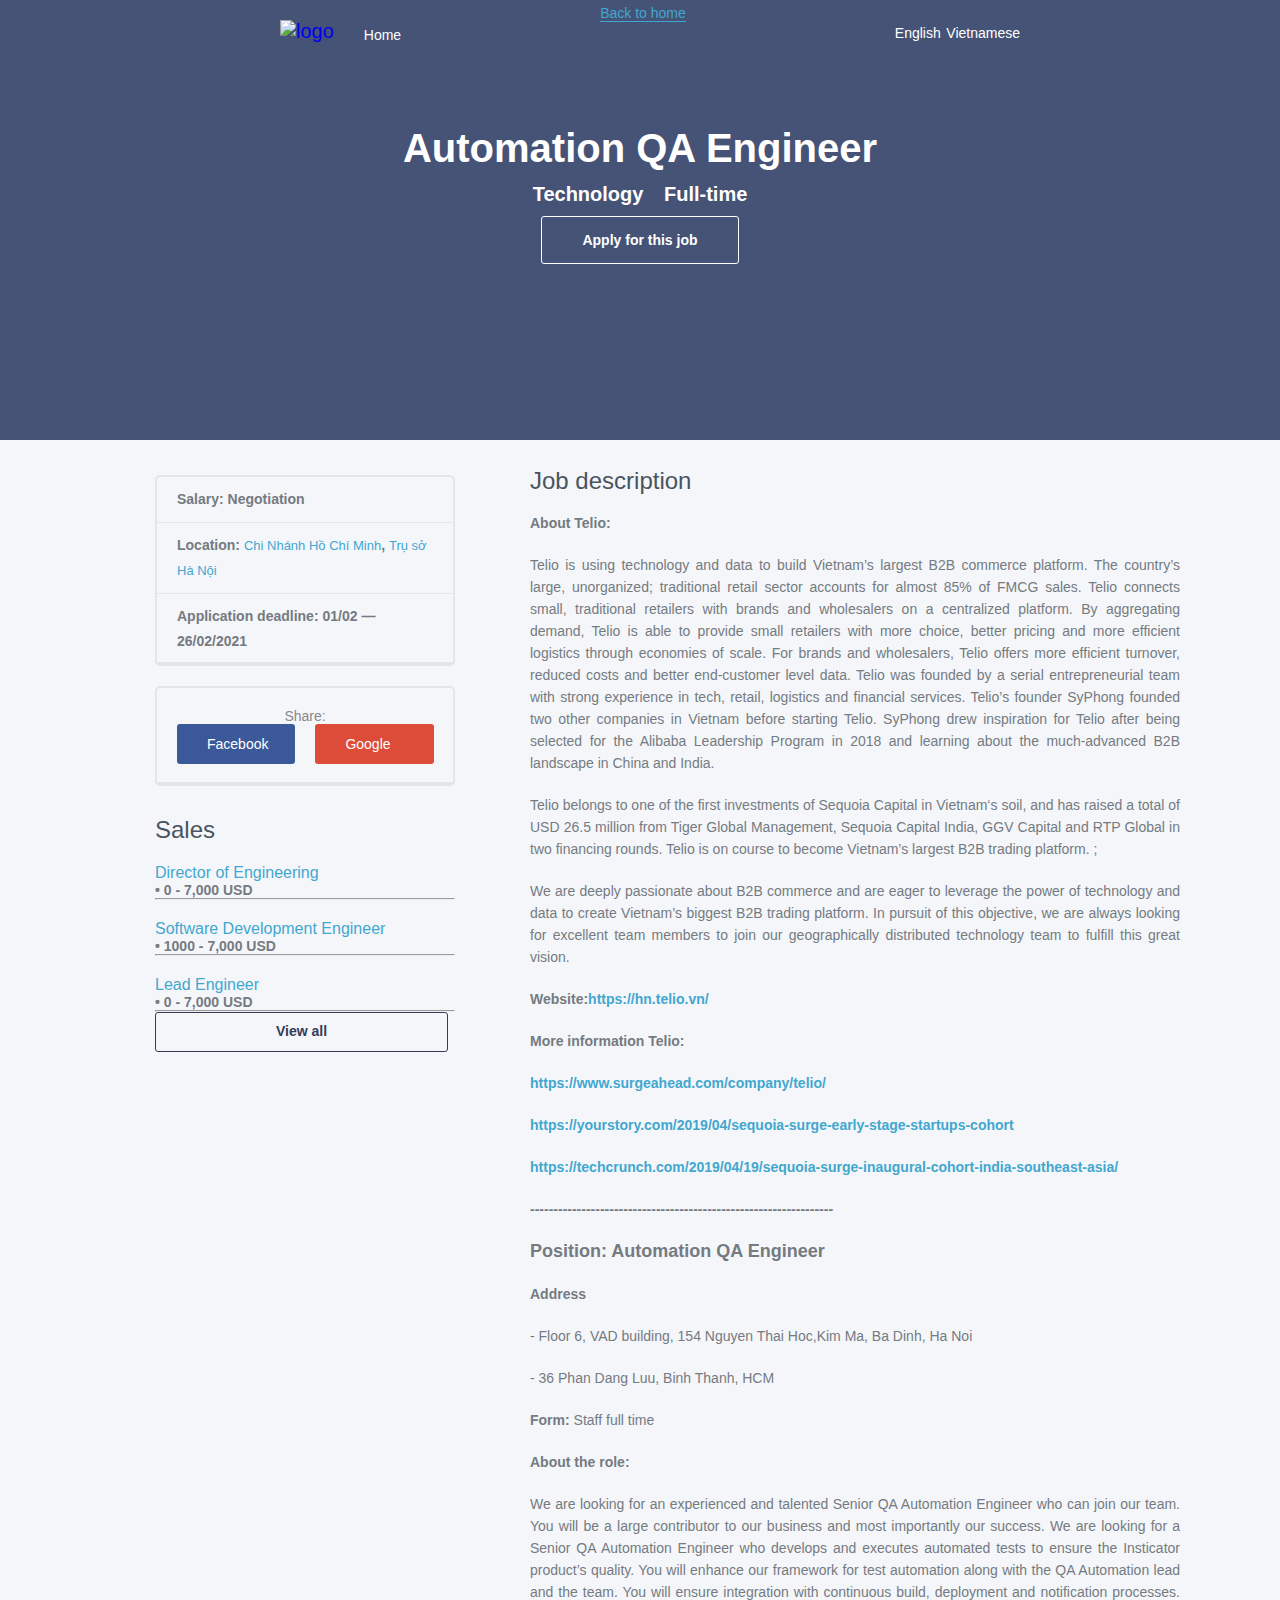
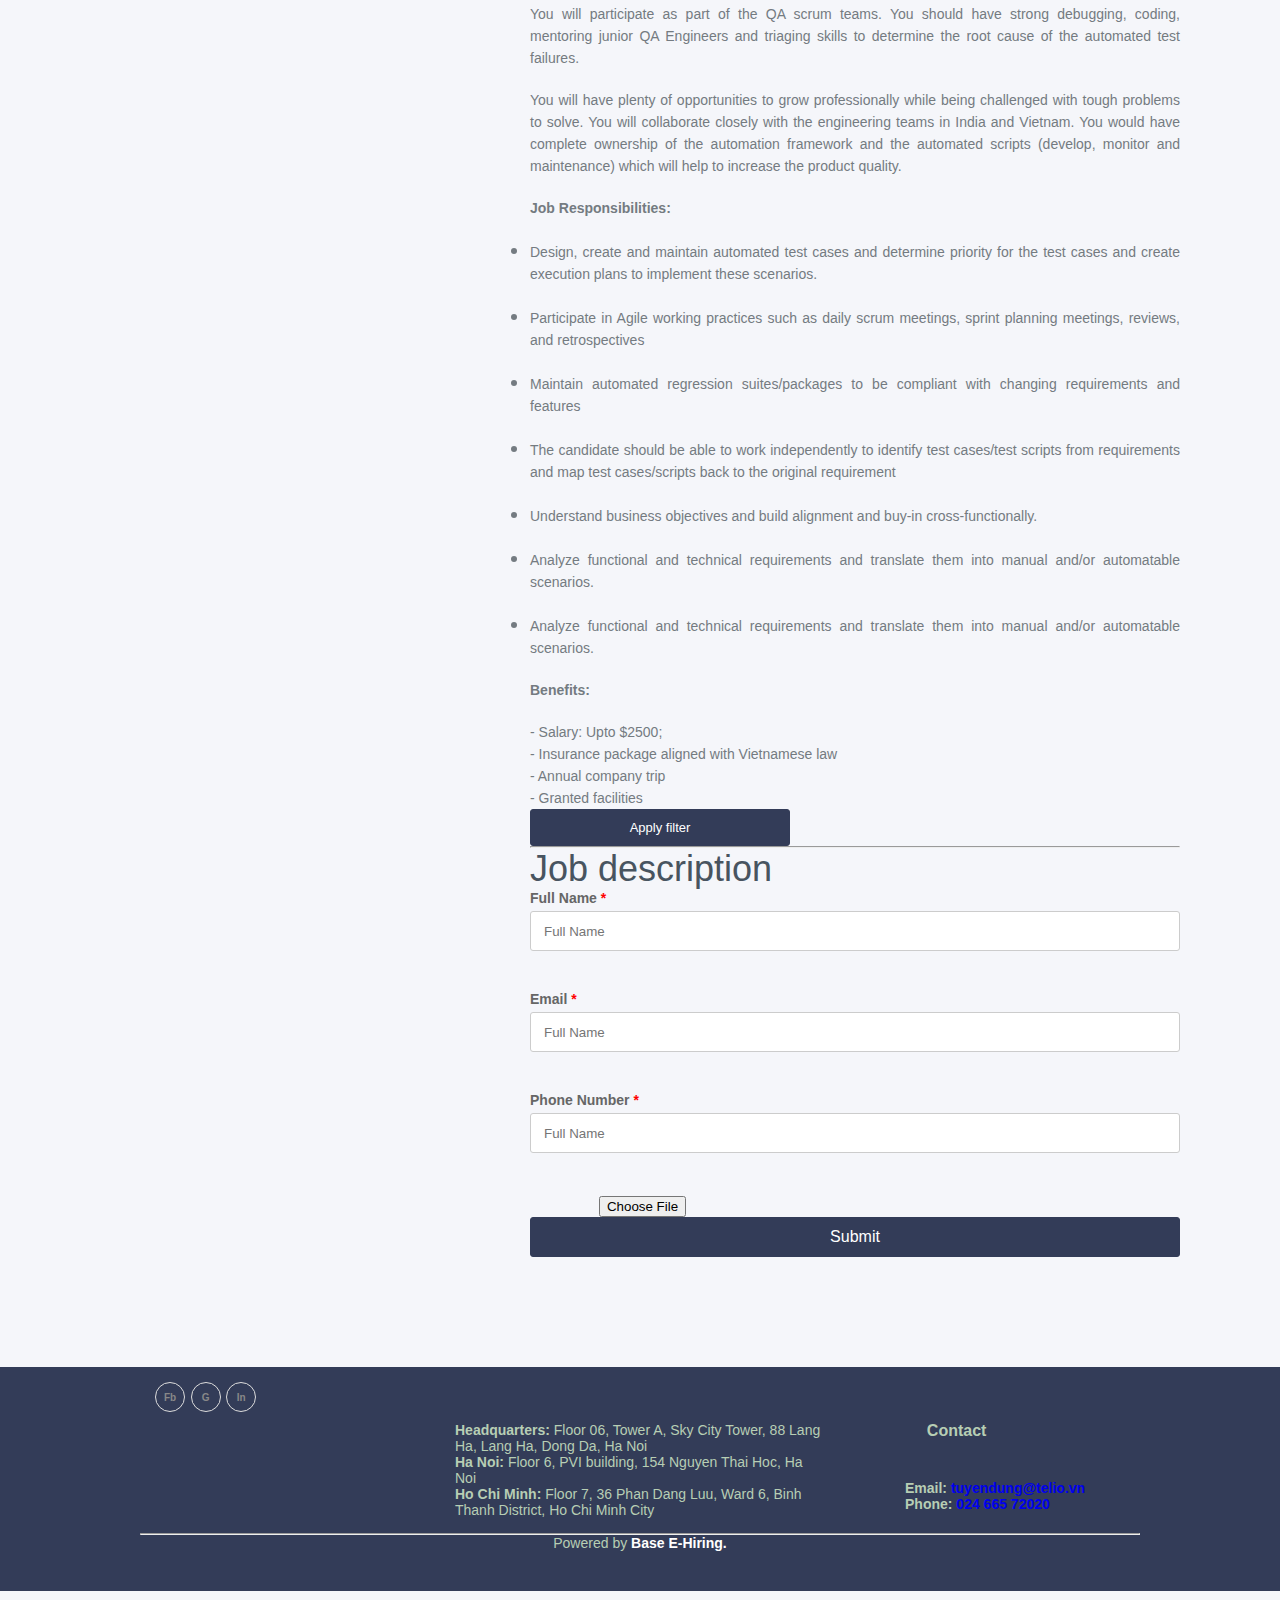
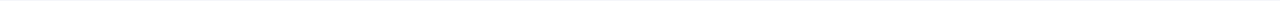
==== detail_job.html @ 4ceff608 "first commit" ====
<!DOCTYPE html>
<html>
<head>
	<title>Automation QA Engineer - CÔNG TY TNHH TELIO VIỆT NAM</title>
	<meta charset="utf-8">
    <meta name="viewport" content="width=device-width, initial-scale=1">
	<link href="https://cdn.jsdelivr.net/npm/bootstrap@5.0.0-beta2/dist/css/bootstrap.min.css" rel="stylesheet" integrity="sha384-BmbxuPwQa2lc/FVzBcNJ7UAyJxM6wuqIj61tLrc4wSX0szH/Ev+nYRRuWlolflfl" crossorigin="anonymous">
	<link rel="stylesheet" type="text/css" href="mycss.css">
	<link rel="shortcut icon" href="https://datax-talent.basecdn.net/telio/fav.png" type="image/x-icon">
	<link rel="stylesheet" type="text/css" href="http://fonts.googleapis.com/css?family=Roboto:300,400,400italic,500,700,700italic,300italic&amp;subset=vietnamese,latin">

</head>
<body>
	<div class="header"> 
	    <div>
	 		
	 	
 			<a href="index.html" class="main-nav"><img class="logo" src="https://datax-talent.basecdn.net/telio/logo.png" alt="logo"></a>
 
			<a class="home" href="index.html" >Home</a>
	    </div>
			
		
 		<ul class="main_nav">
   			<li> <a href="#">English</a></li>
   			<li> <a href="" title="khaibao">Vietnamese</a> </li>
 		</ul>

 		<div class="clearfix"></div>
 		<div class="container">
 			<div class="container_header">
 				<a href="index.html" class="back_home" style="margin-top: 100px;"><span class="-ap icon-keyboard_arrow_left"></span>
                Back to home</a>
            
            <h1 class="banner--title">Automation QA Engineer </h1>
            <p  class="full_pass"> <span class="type"><i class="-ap icon-briefcase"></i> Technology</span> <span class="type"><i class="-ap icon-access_time"></i> Full-time</span></p>
            <a href=""  class="btn_app_job">Apply for this job</a>
 			</div>
            
 
 		</div>
  	</div>

  	<div class="job">
		<div class="container">
			
            <div class="row"> 
            	<div id="sidebar_job" class="column side" style="width:33%; float: left;">
            		<div class="job_detail">
            			<p class="salary"><span class="name">Salary:</span> <strong>Negotiation</strong></p>
            			<p class="location"><span class="name">Location:</span> <a class="blank" href="#">Chi Nhánh Hồ Chí Minh</a>, <a class="blank" href="http://tuyendung.telio.vn/jobs?office=10">Trụ sở Hà Nội</a></p>
            			<p class="date"><span class="name">Application deadline: </span>01/02 — 26/02/2021</p>
            		</div>

            		<div class="job_detail">
            			<p class="share_job">Share:</p>
            			<a  href="#" target="_blank" class="facebook"> Facebook</a>
            			<a href="#" target="_blank" class="gg"> Google</a>
            			
            			
            		</div>

            		<div class="relate">
            			<div class="Sales">Sales</div>
            			<p  class="relate_name"> <a class="blank" style="font-size: 16px;" href="detail_job.html">Director of Engineering</a></p>
						<p class="usd" >  • 0 - 7,000 <span>USD</span></p>
					
						<hr  width="100%" align="left" />

						<p  class="relate_name"> <a class="blank" style="font-size: 16px;" href="detail_job.html">Software Development Engineer</a></p>
						<p class="usd" >  • 1000 - 7,000 <span>USD</span></p>
					
						<hr  width="100%" align="left" />

						<p  class="relate_name"> <a class="blank" style="font-size: 16px;" href="detail_job.html">Lead Engineer</a></p>
						<p class="usd" >  • 0 - 7,000 <span>USD</span></p>
					
						<hr  width="100%" align="left" />


            		</div>
            		<a href=""  class="view">View all</a>

            	</div>






            	<div class="column2 middle " style=" width: 67%; float: right;">
            		<div class="job_detail_word">
            			<div class="Sales" >Job description</div>
            			<p><strong>About Telio:</strong><strong> </strong></p>
            			<p>Telio is using technology and data to build Vietnam’s largest B2B commerce platform. The country’s large, unorganized; traditional retail sector accounts for almost 85% of FMCG sales. Telio connects small, traditional retailers with brands and wholesalers on a centralized platform. By aggregating demand, Telio is able to provide small retailers with more choice, better pricing and more efficient logistics through economies of scale. For brands and wholesalers, Telio offers more efficient turnover, reduced costs and better end-customer level data. Telio was founded by a serial entrepreneurial team with strong experience in tech, retail, logistics and financial services. Telio’s founder SyPhong founded two other companies in Vietnam before starting Telio. SyPhong drew inspiration for Telio after being selected for the Alibaba Leadership Program in 2018 and learning about the much-advanced B2B landscape in China and India.
            			</p>

						<p>Telio belongs to one of the first investments of Sequoia Capital in Vietnam‘s soil, and has raised a total of USD 26.5 million from Tiger Global Management, Sequoia Capital India, GGV Capital and RTP Global in two financing rounds. Telio is on course to become Vietnam’s largest B2B trading platform. ;
						</p>

						<p>We are deeply passionate about B2B commerce and are eager to leverage the power of technology and data to create Vietnam’s biggest B2B trading platform. In pursuit of this objective, we are always looking for excellent team members to join our geographically distributed technology team to fulfill this great vision.
						</p>

						<p><strong>Website:</strong><a href="https://hn.telio.vn/"><strong>https://hn.telio.vn/</strong></a></p>
						<p><strong>More information Telio:</strong></p>
						<p><a href="#"><strong>https://www.surgeahead.com/company/telio/</strong></a></p>
						<p><a href="#"><strong>https://yourstory.com/2019/04/sequoia-surge-early-stage-startups-cohort</strong></a></p>
						<p><a href="#"><strong>https://techcrunch.com/2019/04/19/sequoia-surge-inaugural-cohort-india-southeast-asia/</strong></a></p>

						<p><strong>-----------------------------------------------------------------</strong></p>

						<p><span style="font-size: 18px;"><strong>Position: Automation QA Engineer</strong></span></p>
						<p><strong>Address</strong><strong> </strong></p>
						<p>- Floor 6, VAD building, 154 Nguyen Thai Hoc,Kim Ma, Ba Dinh, Ha Noi</p>
						<p>- 36 Phan Dang Luu, Binh Thanh, HCM</p>

						<p><strong>Form: </strong>Staff full time</p>
						<p><strong>About the role:</strong></p>

						<p>We are looking for an experienced and talented Senior QA Automation Engineer who can join our team. You will be a large contributor to our business and most importantly our success. We are looking for a Senior QA Automation Engineer who develops and executes automated tests to ensure the Insticator product’s quality. You will enhance our framework for test automation along with the QA Automation lead and the team. You will ensure integration with continuous build, deployment and notification processes. You will participate as part of the QA scrum teams. You should have strong debugging, coding, mentoring junior QA Engineers and triaging skills to determine the root cause of the automated test failures.
						</p>

						<p>You will have plenty of opportunities to grow professionally while being challenged with tough problems to solve. You will collaborate closely with the engineering teams in India and Vietnam. You would have complete ownership of the automation framework and the automated scripts (develop, monitor and maintenance) which will help to increase the product quality.
						</p>

						<p><strong>Job Responsibilities:</strong></p>

						<ul>
							<li>
								<p>Design, create and maintain automated test cases and determine priority for the test cases and create execution plans to implement these scenarios.</p>
							</li>
							<li>
								<p>Participate in Agile working practices such as daily scrum meetings, sprint planning meetings, reviews, and retrospectives</p>
							</li>
							<li>
								<p>Maintain automated regression suites/packages to be compliant with changing requirements and features</p>
							</li>
							<li>
								<p>The candidate should be able to work independently to identify test cases/test scripts from requirements and map test cases/scripts back to the original requirement</p>
							</li>
							<li>
								<p>Understand business objectives and build alignment and buy-in cross-functionally.</p>
							</li>
							<li>
								<p>Analyze functional and technical requirements and translate them into manual and/or automatable scenarios.</p>
							</li>
							<li>
								<p>Analyze functional and technical requirements and translate them into manual and/or automatable scenarios.</p>
							</li>

						</ul>

						<p><strong>Benefits:</strong></p>
						<p>- Salary: Upto $2500;<br>- Insurance package aligned with Vietnamese law<br>- Annual company trip<br>- Granted facilities</p>

						<button type="button" style="width: 40%;"  class="button_apply">Apply filter</button>
						<hr  width="100%" align="left" />



  					</div>

  					<div class="form_apply">
  						
  						<div class="Sales" style="font-size: 36px;" >Job description</div>

  						<div class="input_job">
                    		<div class="label">Full Name <span style="color: red">*</span></div>
                    		<div class="input_j"><input type="text" name="name" placeholder="Full Name"></div>
                		</div>
                		<div class="input_job">
                    		<div class="label">Email <span style="color: red">*</span></div>
                    		<div class="input_j"><input type="text" name="name" placeholder="Full Name"></div>
                		</div>
                		<div class="input_job">
                    		<div class="label">Phone Number <span style="color: red">*</span></div>
                    		<div class="input_j"><input type="text" name="name" placeholder="Full Name"></div>
                		</div>
                		<div class="input-group mb-3">
  							<label class="input-group-text" for="inputGroupFile01">Upload</label>
  							<input type="file" class="form-control" id="inputGroupFile01">
						</div>
						<button type="button" style="font-size: 16px; margin-bottom: 100px"   class="button_apply">Submit</button>



  					</div>
  				</div>
  			</div>
        </div>
    </div>


    <div id="footer">
    <div class="container ">
    	<div class="row">
        	<div class="column side" style="width: 25%" >
            	<div class="">
                	<img class="logo_footer" src="https://datax-talent.basecdn.net/telio/logo.png" alt="">
           		</div>
            	<div class="fb">
    				 <a  href="" class="btn_share fb">Fb</a>
   					 <a  href="" class="btn_share google">G</a>
   					 <a  href="" class="btn_share linkedin">In</a>
   			  	</div>
            
        	</div>
        	<div class="column" style="width: 40%">
            	<div class="address">
                	<p><b class="">Headquarters:</b> Floor 06, Tower A, Sky City Tower, 88 Lang Ha, Lang Ha, Dong Da, Ha Noi</p>
                	<p><b class="">Ha Noi:</b> Floor 6, PVI building, 154 Nguyen Thai Hoc, Ha Noi</p>
                	<p><b class="">Ho Chi Minh:</b> Floor 7, 36 Phan Dang Luu, Ward 6, Binh Thanh District, Ho Chi Minh City</p>
            	</div>
       	 	</div>
        	<div class="column">
        		<div class="">
            		<h2 class="title" style="color: #B7CEB4;
						font-size: 16px;
						font-weight: 700; ">
                					Contact
            		</h2>
            		<div class="mail">
            				<p> Email: <a href="#">tuyendung@telio.vn</a></p>
            				<p> Phone: <a href="#">024 665 72020</a></p>
           			</div>
            
        		</div>
        	</div>
       		 <hr style="color: white"  width="100%" align="left" />
        	<div class="copyright">
                Powered by <a  target="__blank" href="#">Base E-Hiring.</a>
            </div>

    	</div>

	</div>
</div>



  <script src="https://code.jquery.com/jquery-3.3.1.slim.min.js" integrity="sha384-q8i/X+965DzO0rT7abK41JStQIAqVgRVzpbzo5smXKp4YfRvH+8abtTE1Pi6jizo" crossorigin="anonymous"></script>
    <script src="https://cdnjs.cloudflare.com/ajax/libs/popper.js/1.14.7/umd/popper.min.js" integrity="sha384-UO2eT0CpHqdSJQ6hJty5KVphtPhzWj9WO1clHTMGa3JDZwrnQq4sF86dIHNDz0W1" crossorigin="anonymous"></script>
    <script src="https://stackpath.bootstrapcdn.com/bootstrap/4.3.1/js/bootstrap.min.js" integrity="sha384-JjSmVgyd0p3pXB1rRibZUAYoIIy6OrQ6VrjIEaFf/nJGzIxFDsf4x0xIM+B07jRM" crossorigin="anonymous"></script>
</body>
</html>
---- mycss.css ----
*{padding: 0px;
  margin: 0px;
  box-sizing: border-box;
	}
html{
	font-family: 'Averta', sans-serif;
	font-size: 20px;
	color:#f5f6fa;
	background-color:#f5f6fa;
	text-rendering: optimizelegibility;
}
.header{
	background-image: linear-gradient(rgba(25, 42, 86,0.8) 80%, rgba(255, 255, 255,0.1)), url("https://datax-talent.basecdn.net/telio/banner.jpg");
	background-size: cover;
	background-position: center;
	height:100vh;
	height: 440px;
    background-attachment:fixed;

	}
#page{
	color: white;
}
.logo{
	float: left;
	height: 30px;
	vertical-align: middle;
	margin-top: 20px;
	margin-left: 280px;

}
.home{
	float: left;
	margin-left: 30px;
	margin-top: 27px;
	color: white;
	    position: relative;
}

.home{
	display: inline-block;	
}
.home {
	text-decoration: none;
	color:white;
	font-size: 14px;
	font-weight: 500;
	transition: border-bottom 0.3s;
	
	}
.home:hover,
.home li a:active{
	border-bottom: 1px solid #FFF;
	color:white;
	}

.main_nav {
	float: right;
	list-style: none;
	margin-right: 250px;
    padding: 20px 10px;
    font-weight: normal;
	}
.main_nav li{
	display: inline-block;	
	}
.main_nav li a{
	text-decoration: none;
	color:white;
	font-size: 14px;
	font-weight: 500;
	transition: border-bottom 0.3s;
	
	}
.main_nav li a:hover,
.main_nav li a:active{
	border-bottom: 1px solid #FFF;
	
	}
h1{
	font-size: 40px;
	color: white;
	line-height: 50px;
    margin-bottom: 10px;
    text-align: center;
    margin-top: 100px;
}
.btn{

	padding: 15px 40px;
    margin-top: 30px;
    -moz-border-radius: 3px;
    -webkit-border-radius: 3px;
    border-radius: 3px;
    color: #fff;
    cursor: pointer;
    display: inline-block;
    font-weight: 500;
    border: 1px solid #fff;
    
    margin-left: 670px;

}


.btn:hover,
.btn:active{
	background-color:white;
	
	}
.title{
	text-align: center;
    max-width: 600px;
    margin: 0px auto;
    margin-bottom: 40px;
    margin-top: 40px;
}
.line{
	background-color: #42a7cf;
    width: 70px;
    height: 4px;
    margin: 0px auto;
}
.section--title{
	font-size: 32px;
	color: rgba(72, 84, 96,1.0);
	font-weight: normal;
	line-height: 40px;
	margin-bottom: 20px;
}
.container{
	box-sizing: border-box;
    width: 100%;
    position: relative;
    max-width: 1000px;
    margin: 0px auto;
}
.over_img{
	width: 1000px;
	
}
.section{
	color: white;
}

.section-whychoose {
    background-color: #333C58;
    color: #fff;
}
p{
	font-size: 14px;
	color: white;
}
h3{
	font-size: 15px;
	color: white;
	margin-top: 40px;
}
h2{
	font-size: 32px;
	color: white;
}
p h3 h2 {
	color: white;
}
.whychoose__item{

    margin-right: 5%;
    float: left;
    text-align: center;
}
/* Tạo ba cột bằng nhau, float cạnh nhau */
.column {
  float: left;
  width: 33.33%;
  padding: 15px;
}

/* Clear float khác sau các cột */
.row:after {
  content: "";
  display: table;
  clear: both;
}
.benifits{
	background-color: #333C58;
	margin-top: 40px;
}
.item--desc{
	margin-top: 20px;
}
.title_2{
	color: white;

}
.about a {
	
    color: #fff;
    padding: 10px 20px;
    font-weight: bold;
    display: inline-block;
    background-color: #43acd5;
    text-transform: uppercase;
    margin-top: ;
    float: right;
    margin-right: 340px;
    text-decoration: none;
    font-size: 14px;
}

#slidebar{
padding-left: 5px;
}
.checkbox{
	
    max-height: 210px;

}
.li{
	box-shadow:rgba(72, 84, 96,1.0);
	overflow: hidden;
	height:200px;
            overflow-x:hidden;
            overflow-y:auto;
}
.li2{
	box-shadow:rgba(72, 84, 96,1.0);
	overflow: hidden;
	height:100px;
            overflow-x:hidden;
            overflow-y:auto;
}
.button_apply{
	width: 100%;
	display: block;
	color: #fff;
	font-size: 14px;
    background-color: #333C58;
    border: 1px solid #333C58;

}
.button_apply{
	font-size: 13px;
    font-weight: 500;
    text-align: center;
    cursor: pointer;
    padding: 10px;
    border-radius: 3px;
}
.input_name{
	width: 100%;
	padding: 0.67857143em 1em;
	border: 1px solid #dedede;
}
.icon_search{
	border: 1px solid #dedede;
}
.icon{
	font-family: 'FontAwesome' !important;
    margin-right: 10px;
}
.check-action{
	
    font-size: 14px;
    padding: 0.3em 0.1em;
}
.title_p{
	float: left;
	margin-top: 20px;
}
.column2 {
  float: left;
  padding: 10px;
}
.column2.middle {
  width: 50%;
}




.Sales{
	font-size: 24px;
	color: rgba(72, 84, 96,1.0);
	

}
.detail_job{
	padding: 15px 0px;
	position: relative;
}

.job_name{
	font-size: 18px;
	color: #3a3f44;
}
.job_name2{
	color: #3a3f44;
	font-weight: 500;
	margin-bottom: 10px;
	text-decoration: none;
	word-spacing: 4px;
	
}

.job_name2{
	position: relative;
}
.job_name2{
	display: inline-block;	
}
.job_name2 {
	text-decoration: none;
	
	
	transition: border-bottom 0.0s;
	
	}
.job_name2:hover,
.job_name2 a:active{
	border-bottom: 2px solid rgba(72, 84, 96,1.0);
	
	}
.blank{
	font-size: 13px;
	text-decoration: none;
	font-weight: 500;
	margin-bottom: 10px;
	color: #42a7cf;
}
.blank:hover{
	color: rgba(72, 84, 96,1.0);
}
.time_job{
	color:  rgba(72, 84, 96,1.0);
	font-size: 13px;
	
	font-weight: 500;
}
.btn_job{
	color: #fff;
    
    background-color: #333C58;
    padding-right: 20px;
    padding-left: 20px;
    
    top: 30px;
    right: 0px;
    width: 120px;
    border-radius: 3px;
    
}
.btn_job{
	font-size: 13px;
	position: absolute;
    font-weight: 600;
    text-align: center;
    cursor: pointer;
    padding: 10px;
    text-decoration: none;
}
.jobs{
	margin-left: 30px;
}

.btn_share {
    display: inline-block;
    text-align: center;
    color: #888;
    width: 30px;
    height: 30px;
    
    line-height: 30px;
    border: 1px solid #ddd;
    border-radius: 50%;
    font-size: 10px;
    text-decoration: none;
    font-weight: bold;
}
.share{
	color: rgba(83, 92, 104,1.0);
	margin-top: 10px;
}
.btn_share.fb:hover{
	background-color:rgba(6, 82, 221,1.0);
}
.btn_share.google:hover{
	background-color:rgba(234, 32, 39,1.0);
}
.btn_share.linkedin:hover{
	background-color:rgba(75, 123, 236,1.0);
}
.btn_share:hover{
	color: white;
}

#footer{
	background-color: #333C58;
	margin-bottom: 10px;
}
.logo_footer{
	float: left;
	height: 70px;
	margin-top: 30px;
	
}
.copyright{
	text-align: center;
	margin-bottom: 40px;
}
.copyright a{
	color: white;
	text-decoration: none;
	font-size: 14px;
	font-weight: 600;
}
.copyright{
	color: #B7CEB4;
	font-size: 14px;
}
.address{
	width: 100%;
	margin-left: 50px;
	margin-top: 40px;
}
.address b{
	color: #B7CEB4;
	font-size: 14px;
	font-weight: 600;
}
.address p{
	color: #B7CEB4;
	font-size: 14px;
	font-weight: 400;
}
.mail{
	margin-left: 100px;
}
.mail p {
	color: #B7CEB4;
	font-size: 14px;
	font-weight: 600;
}
.mail a{
	text-decoration: none;
}


.container_header {
	text-align: center;
}

.btn_app_job{

	padding: 15px 40px;
    
    -moz-border-radius: 3px;
    -webkit-border-radius: 3px;
    border-radius: 3px;
    color: #fff;
    cursor: pointer;
    display: inline-block;
    font-weight: 700;
    font-size: 14px;
    border: 1px solid #fff;
    text-decoration: none;
    margin-top: 10px;
}


.btn_app_job:hover,
.btn_app_job:active{
	background-color:white;
	color: black;
	}
.full_pass{
	color: white;
	font-size: 20px;
	font-weight: 600;
	word-spacing: 15px;
}
.back_home{
	font-size: 14px;
	color: #42a7cf;
	margin-top: 100px;
	font-weight: 500;
	text-decoration: none;
	border-bottom: 1px solid #42a7cf;
}



.job_detail{

	display: table;
    width: 100%;
    border-radius: 5px;
	border: 2px solid #e5e5e5;
	margin-top: 20px;
	position: relative;
    
    
}
.job_detail:after{
	position: absolute;
    width: 100%;
    bottom: 0px;
    left: 0px;
    height: 2px;
    background-color: #e5e5e5;
    content: "";

}
.salary{
	float: left;
	padding: 10px 20px;
	color: #747B81;
	font-weight: bold;
    display: block;
    line-height: 25px;
    
    
}
.location{
	float: left;
	padding: 10px 20px;
	color: #747B81;
	font-weight: bold;
    display: block;
    border-top:  1px solid #e5e5e5;
    border-bottom: 1px solid #e5e5e5;
    line-height: 25px;
    
}
.date{
	float: left;
	padding: 10px 20px;
	color: #747B81;
	font-weight: bold;
    display: block;

    line-height: 25px;
}
.job_detail2{

}
.share_job{
text-align: center; 
color: #888888;
font-weight: 500;
margin-top: 20px;

}
.facebook{
	float: left;
	color: #fff;
    text-decoration: none;
    word-spacing: 5px;
    background-color: #3b5999;
    
    height: 40px;
    width: 40%;
    
    border-radius: 3px;
    
}
.facebook{
	font-weight: 500;
	font-size: 14px;
	line-height: 40px;
	padding-left: 30px;
	margin-bottom: 20px;
	margin-left: 20px;
}
.gg{
	float: left;
	color: #fff;
    text-decoration: none;
    word-spacing: 5px;
    background-color: #dd4b39;
    
    height: 40px;
    width: 40%;
    
    border-radius: 3px;
    
}
.gg{
	font-weight: 500;
	font-size: 14px;
	line-height: 40px;
	padding-left: 30px;
	margin-bottom: 20px;
	margin-left: 20px;
}
.relate{
	margin-top: 30px;
}
.relate_name{
	margin-top: 20px;
	font-size: 16px;
}
.usd{
	font-size: 14px;
	font-weight: 700;
	color: #747B81;
	
}
.name_job2{

	font-size: 13px;
	text-decoration: none;
	font-weight: 500;
	
	color: #42a7cf;

}

.view{

	padding: 10px 120px;
   	height: 40px;
    -moz-border-radius: 3px;
    -webkit-border-radius: 3px;
    border-radius: 3px;
    color: #333C58;
    cursor: pointer;
    display: inline-block;
    font-weight: 700;
    font-size: 14px;
    border: 1px solid #333C58;;
    text-decoration: none;
    
}


.view:hover,
.view:active{
	background-color:#333C58;
	color: white;
	}

.job_detail_word{
	margin-top: 20px;
	line-height: 22px;
    text-align: justify;
	width: 100%;
	color: #747B81;
	float: left;
	margin-left: 50px;
}
.job_detail_word p{
	color: #747B81;
	font-size: 14px;
	font-weight: 490;
	line-height: 22px;
	margin-top: 20px;
}
.job_detail_word a{
	text-decoration: none;
	color: #42a7cf;

}
.job_detail_word a:hover{
	color: rgba(39, 60, 117,1.0);
}
.form_apply{
	float: left;
	margin-left: 50px;
	width: 100%;
}


.input_j input{
	padding: 11px 13px;
	border: 1px solid #ccc;
	border-radius: 3px;
	background-color: #fff;
	width: 100%;
	height: 40px;
	margin-bottom: 40px;
	margin-top: 5px;
}
.label{
	color: #666;
	font-size: 14px;
	font-weight: 700;
}
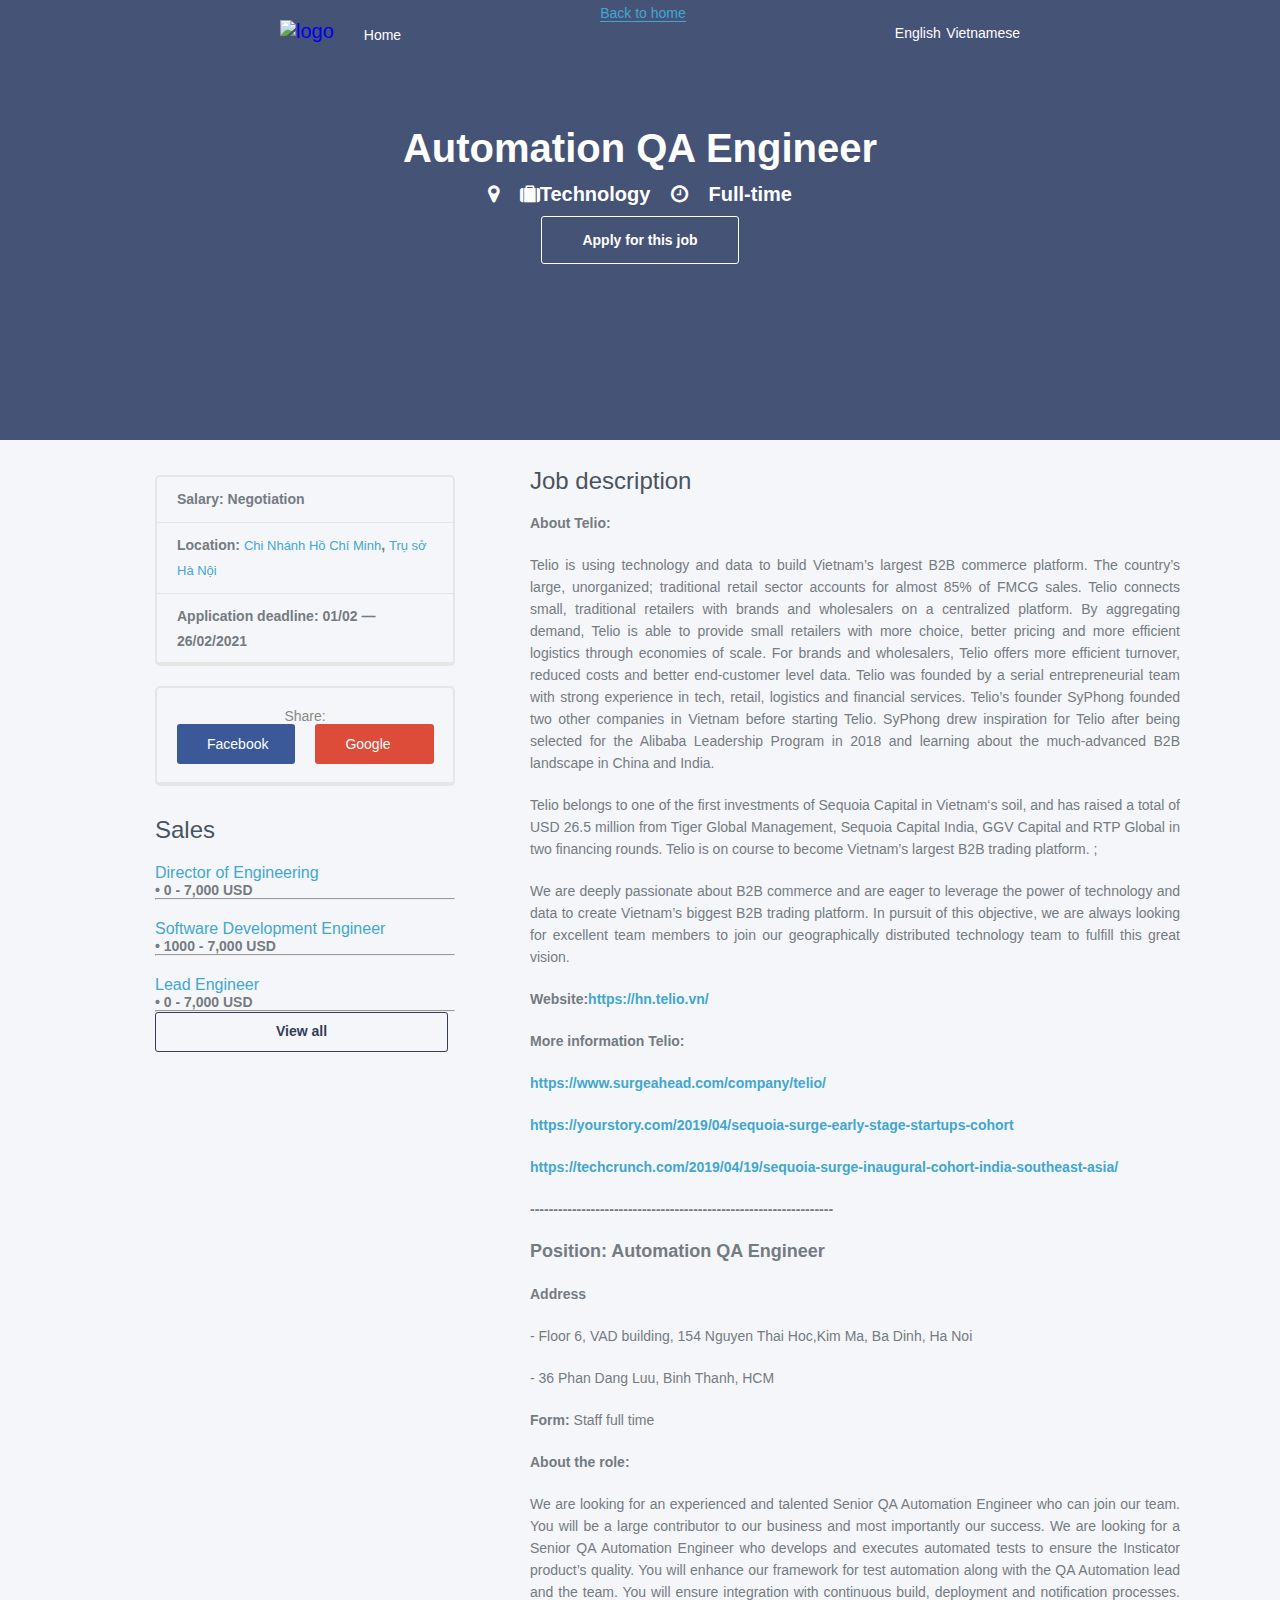
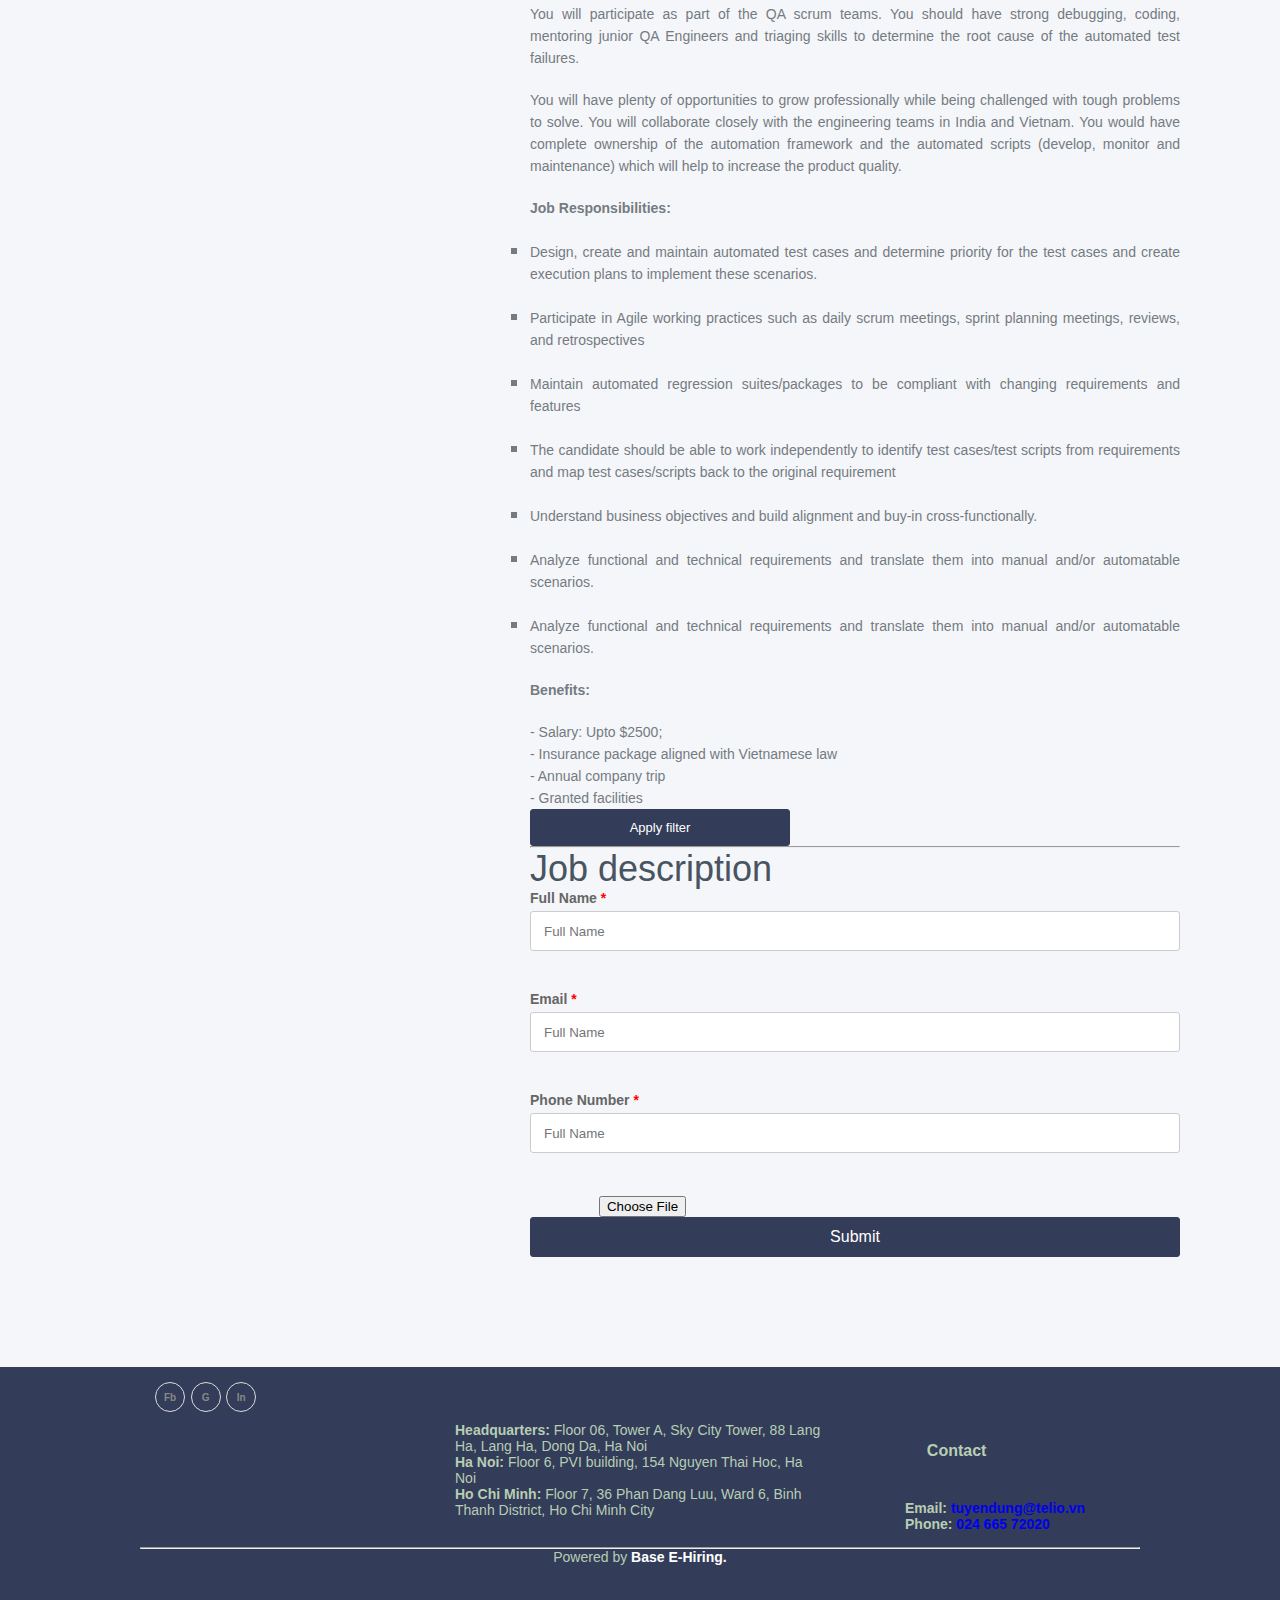
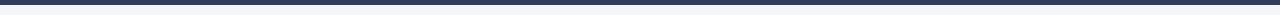
==== commit ac51d6b4: "update repons" ====
--- a/detail_job.html
+++ b/detail_job.html
@@ -1,246 +1,259 @@
-
 <!DOCTYPE html>
 <html>
+
 <head>
-	<title>Automation QA Engineer - CÔNG TY TNHH TELIO VIỆT NAM</title>
-	<meta charset="utf-8">
+    <title>Automation QA Engineer - CÔNG TY TNHH TELIO VIỆT NAM</title>
+    <meta charset="utf-8">
     <meta name="viewport" content="width=device-width, initial-scale=1">
-	<link href="https://cdn.jsdelivr.net/npm/bootstrap@5.0.0-beta2/dist/css/bootstrap.min.css" rel="stylesheet" integrity="sha384-BmbxuPwQa2lc/FVzBcNJ7UAyJxM6wuqIj61tLrc4wSX0szH/Ev+nYRRuWlolflfl" crossorigin="anonymous">
-	<link rel="stylesheet" type="text/css" href="mycss.css">
-	<link rel="shortcut icon" href="https://datax-talent.basecdn.net/telio/fav.png" type="image/x-icon">
-	<link rel="stylesheet" type="text/css" href="http://fonts.googleapis.com/css?family=Roboto:300,400,400italic,500,700,700italic,300italic&amp;subset=vietnamese,latin">
+    <link href="https://cdn.jsdelivr.net/npm/bootstrap@5.0.0-beta2/dist/css/bootstrap.min.css" rel="stylesheet" integrity="sha384-BmbxuPwQa2lc/FVzBcNJ7UAyJxM6wuqIj61tLrc4wSX0szH/Ev+nYRRuWlolflfl" crossorigin="anonymous">
+    <link rel="stylesheet" type="text/css" href="mycss.css">
+    <link rel="stylesheet" href="https://cdnjs.cloudflare.com/ajax/libs/font-awesome/4.7.0/css/font-awesome.min.css">
+    <link rel="shortcut icon" href="https://datax-talent.basecdn.net/telio/fav.png" type="image/x-icon">
+    <link rel="stylesheet" type="text/css" href="http://fonts.googleapis.com/css?family=Roboto:300,400,400italic,500,700,700italic,300italic&amp;subset=vietnamese,latin">
 
 </head>
+
 <body>
-	<div class="header"> 
-	    <div>
-	 		
-	 	
- 			<a href="index.html" class="main-nav"><img class="logo" src="https://datax-talent.basecdn.net/telio/logo.png" alt="logo"></a>
- 
-			<a class="home" href="index.html" >Home</a>
-	    </div>
-			
-		
- 		<ul class="main_nav">
-   			<li> <a href="#">English</a></li>
-   			<li> <a href="" title="khaibao">Vietnamese</a> </li>
- 		</ul>
-
- 		<div class="clearfix"></div>
- 		<div class="container">
- 			<div class="container_header">
- 				<a href="index.html" class="back_home" style="margin-top: 100px;"><span class="-ap icon-keyboard_arrow_left"></span>
-                Back to home</a>
-            
-            <h1 class="banner--title">Automation QA Engineer </h1>
-            <p  class="full_pass"> <span class="type"><i class="-ap icon-briefcase"></i> Technology</span> <span class="type"><i class="-ap icon-access_time"></i> Full-time</span></p>
-            <a href=""  class="btn_app_job">Apply for this job</a>
- 			</div>
-            
- 
- 		</div>
-  	</div>
-
-  	<div class="job">
-		<div class="container">
-			
-            <div class="row"> 
-            	<div id="sidebar_job" class="column side" style="width:33%; float: left;">
-            		<div class="job_detail">
-            			<p class="salary"><span class="name">Salary:</span> <strong>Negotiation</strong></p>
-            			<p class="location"><span class="name">Location:</span> <a class="blank" href="#">Chi Nhánh Hồ Chí Minh</a>, <a class="blank" href="http://tuyendung.telio.vn/jobs?office=10">Trụ sở Hà Nội</a></p>
-            			<p class="date"><span class="name">Application deadline: </span>01/02 — 26/02/2021</p>
-            		</div>
-
-            		<div class="job_detail">
-            			<p class="share_job">Share:</p>
-            			<a  href="#" target="_blank" class="facebook"> Facebook</a>
-            			<a href="#" target="_blank" class="gg"> Google</a>
-            			
-            			
-            		</div>
-
-            		<div class="relate">
-            			<div class="Sales">Sales</div>
-            			<p  class="relate_name"> <a class="blank" style="font-size: 16px;" href="detail_job.html">Director of Engineering</a></p>
-						<p class="usd" >  • 0 - 7,000 <span>USD</span></p>
-					
-						<hr  width="100%" align="left" />
-
-						<p  class="relate_name"> <a class="blank" style="font-size: 16px;" href="detail_job.html">Software Development Engineer</a></p>
-						<p class="usd" >  • 1000 - 7,000 <span>USD</span></p>
-					
-						<hr  width="100%" align="left" />
-
-						<p  class="relate_name"> <a class="blank" style="font-size: 16px;" href="detail_job.html">Lead Engineer</a></p>
-						<p class="usd" >  • 0 - 7,000 <span>USD</span></p>
-					
-						<hr  width="100%" align="left" />
-
-
-            		</div>
-            		<a href=""  class="view">View all</a>
-
-            	</div>
-
-
-
-
-
-
-            	<div class="column2 middle " style=" width: 67%; float: right;">
-            		<div class="job_detail_word">
-            			<div class="Sales" >Job description</div>
-            			<p><strong>About Telio:</strong><strong> </strong></p>
-            			<p>Telio is using technology and data to build Vietnam’s largest B2B commerce platform. The country’s large, unorganized; traditional retail sector accounts for almost 85% of FMCG sales. Telio connects small, traditional retailers with brands and wholesalers on a centralized platform. By aggregating demand, Telio is able to provide small retailers with more choice, better pricing and more efficient logistics through economies of scale. For brands and wholesalers, Telio offers more efficient turnover, reduced costs and better end-customer level data. Telio was founded by a serial entrepreneurial team with strong experience in tech, retail, logistics and financial services. Telio’s founder SyPhong founded two other companies in Vietnam before starting Telio. SyPhong drew inspiration for Telio after being selected for the Alibaba Leadership Program in 2018 and learning about the much-advanced B2B landscape in China and India.
-            			</p>
-
-						<p>Telio belongs to one of the first investments of Sequoia Capital in Vietnam‘s soil, and has raised a total of USD 26.5 million from Tiger Global Management, Sequoia Capital India, GGV Capital and RTP Global in two financing rounds. Telio is on course to become Vietnam’s largest B2B trading platform. ;
-						</p>
-
-						<p>We are deeply passionate about B2B commerce and are eager to leverage the power of technology and data to create Vietnam’s biggest B2B trading platform. In pursuit of this objective, we are always looking for excellent team members to join our geographically distributed technology team to fulfill this great vision.
-						</p>
-
-						<p><strong>Website:</strong><a href="https://hn.telio.vn/"><strong>https://hn.telio.vn/</strong></a></p>
-						<p><strong>More information Telio:</strong></p>
-						<p><a href="#"><strong>https://www.surgeahead.com/company/telio/</strong></a></p>
-						<p><a href="#"><strong>https://yourstory.com/2019/04/sequoia-surge-early-stage-startups-cohort</strong></a></p>
-						<p><a href="#"><strong>https://techcrunch.com/2019/04/19/sequoia-surge-inaugural-cohort-india-southeast-asia/</strong></a></p>
-
-						<p><strong>-----------------------------------------------------------------</strong></p>
-
-						<p><span style="font-size: 18px;"><strong>Position: Automation QA Engineer</strong></span></p>
-						<p><strong>Address</strong><strong> </strong></p>
-						<p>- Floor 6, VAD building, 154 Nguyen Thai Hoc,Kim Ma, Ba Dinh, Ha Noi</p>
-						<p>- 36 Phan Dang Luu, Binh Thanh, HCM</p>
-
-						<p><strong>Form: </strong>Staff full time</p>
-						<p><strong>About the role:</strong></p>
-
-						<p>We are looking for an experienced and talented Senior QA Automation Engineer who can join our team. You will be a large contributor to our business and most importantly our success. We are looking for a Senior QA Automation Engineer who develops and executes automated tests to ensure the Insticator product’s quality. You will enhance our framework for test automation along with the QA Automation lead and the team. You will ensure integration with continuous build, deployment and notification processes. You will participate as part of the QA scrum teams. You should have strong debugging, coding, mentoring junior QA Engineers and triaging skills to determine the root cause of the automated test failures.
-						</p>
-
-						<p>You will have plenty of opportunities to grow professionally while being challenged with tough problems to solve. You will collaborate closely with the engineering teams in India and Vietnam. You would have complete ownership of the automation framework and the automated scripts (develop, monitor and maintenance) which will help to increase the product quality.
-						</p>
-
-						<p><strong>Job Responsibilities:</strong></p>
-
-						<ul>
-							<li>
-								<p>Design, create and maintain automated test cases and determine priority for the test cases and create execution plans to implement these scenarios.</p>
-							</li>
-							<li>
-								<p>Participate in Agile working practices such as daily scrum meetings, sprint planning meetings, reviews, and retrospectives</p>
-							</li>
-							<li>
-								<p>Maintain automated regression suites/packages to be compliant with changing requirements and features</p>
-							</li>
-							<li>
-								<p>The candidate should be able to work independently to identify test cases/test scripts from requirements and map test cases/scripts back to the original requirement</p>
-							</li>
-							<li>
-								<p>Understand business objectives and build alignment and buy-in cross-functionally.</p>
-							</li>
-							<li>
-								<p>Analyze functional and technical requirements and translate them into manual and/or automatable scenarios.</p>
-							</li>
-							<li>
-								<p>Analyze functional and technical requirements and translate them into manual and/or automatable scenarios.</p>
-							</li>
-
-						</ul>
-
-						<p><strong>Benefits:</strong></p>
-						<p>- Salary: Upto $2500;<br>- Insurance package aligned with Vietnamese law<br>- Annual company trip<br>- Granted facilities</p>
-
-						<button type="button" style="width: 40%;"  class="button_apply">Apply filter</button>
-						<hr  width="100%" align="left" />
-
-
-
-  					</div>
-
-  					<div class="form_apply">
-  						
-  						<div class="Sales" style="font-size: 36px;" >Job description</div>
-
-  						<div class="input_job">
-                    		<div class="label">Full Name <span style="color: red">*</span></div>
-                    		<div class="input_j"><input type="text" name="name" placeholder="Full Name"></div>
-                		</div>
-                		<div class="input_job">
-                    		<div class="label">Email <span style="color: red">*</span></div>
-                    		<div class="input_j"><input type="text" name="name" placeholder="Full Name"></div>
-                		</div>
-                		<div class="input_job">
-                    		<div class="label">Phone Number <span style="color: red">*</span></div>
-                    		<div class="input_j"><input type="text" name="name" placeholder="Full Name"></div>
-                		</div>
-                		<div class="input-group mb-3">
-  							<label class="input-group-text" for="inputGroupFile01">Upload</label>
-  							<input type="file" class="form-control" id="inputGroupFile01">
-						</div>
-						<button type="button" style="font-size: 16px; margin-bottom: 100px"   class="button_apply">Submit</button>
-
-
-
-  					</div>
-  				</div>
-  			</div>
+    <div class="header">
+        <div>
+
+
+            <a href="index.html" class="main-nav"><img class="logo" src="https://datax-talent.basecdn.net/telio/logo.png" alt="logo"></a>
+
+            <a class="home" href="index.html">Home</a>
+        </div>
+
+
+        <ul class="main_nav">
+            <li> <a href="#">English</a></li>
+            <li> <a href="" title="khaibao">Vietnamese</a> </li>
+        </ul>
+
+        <div class="clearfix"></div>
+        <div class="container">
+            <div class="container_header">
+                <a href="index.html" class="back_home" style="margin-top: 100px;"><span class="-ap icon-keyboard_arrow_left"></span>
+	                Back to home</a>
+
+                <h1 class="banner--title">Automation QA Engineer </h1>
+                <p class="full_pass"> <span class="type"><i class="fa fa-map-marker"></i> <i class="fa fa-suitcase"></i>Technology</span> <span class="type"><i class="fa fa-clock-o"></i> Full-time</span></p>
+                <a href="" class="btn_app_job">Apply for this job</a>
+            </div>
+
+
         </div>
     </div>
 
+    <div class="job">
+        <div class="container">
+
+            <div class="row">
+                <div id="sidebar_job" class="column side" style="width:33%; float: left;">
+                    <div class="job_detail">
+                        <p class="salary"><span class="name">Salary:</span> <strong>Negotiation</strong></p>
+                        <p class="location"><span class="name">Location:</span> <a class="blank" href="#">Chi Nhánh Hồ Chí Minh</a>, <a class="blank" href="http://tuyendung.telio.vn/jobs?office=10">Trụ sở Hà Nội</a></p>
+                        <p class="date"><span class="name">Application deadline: </span>01/02 — 26/02/2021</p>
+                    </div>
+
+                    <div class="job_detail">
+                        <p class="share_job">Share:</p>
+                        <a href="#" target="_blank" class="facebook"> Facebook</a>
+                        <a href="#" target="_blank" class="gg"> Google</a>
+
+
+                    </div>
+
+                    <div class="relate">
+                        <div class="Sales">Sales</div>
+                        <p class="relate_name"> <a class="blank" style="font-size: 16px;" href="detail_job.html">Director of Engineering</a></p>
+                        <p class="usd"> • 0 - 7,000 <span>USD</span></p>
+
+                        <hr width="100%" align="left" />
+
+                        <p class="relate_name"> <a class="blank" style="font-size: 16px;" href="detail_job.html">Software Development Engineer</a></p>
+                        <p class="usd"> • 1000 - 7,000 <span>USD</span></p>
+
+                        <hr width="100%" align="left" />
+
+                        <p class="relate_name"> <a class="blank" style="font-size: 16px;" href="detail_job.html">Lead Engineer</a></p>
+                        <p class="usd"> • 0 - 7,000 <span>USD</span></p>
+
+                        <hr width="100%" align="left" />
+
+
+                    </div>
+                    <a href="" class="view">View all</a>
+
+                </div>
+
+
+
+
+
+
+                <div class="column2 middle " style=" width: 67%; float: right;">
+                    <div class="job_detail_word">
+                        <div class="Sales">Job description</div>
+                        <p><strong>About Telio:</strong><strong> </strong></p>
+                        <p>Telio is using technology and data to build Vietnam’s largest B2B commerce platform. The country’s large, unorganized; traditional retail sector accounts for almost 85% of FMCG sales. Telio connects small, traditional retailers
+                            with brands and wholesalers on a centralized platform. By aggregating demand, Telio is able to provide small retailers with more choice, better pricing and more efficient logistics through economies of scale. For brands and
+                            wholesalers, Telio offers more efficient turnover, reduced costs and better end-customer level data. Telio was founded by a serial entrepreneurial team with strong experience in tech, retail, logistics and financial services.
+                            Telio’s founder SyPhong founded two other companies in Vietnam before starting Telio. SyPhong drew inspiration for Telio after being selected for the Alibaba Leadership Program in 2018 and learning about the much-advanced B2B
+                            landscape in China and India.
+                        </p>
+
+                        <p>Telio belongs to one of the first investments of Sequoia Capital in Vietnam‘s soil, and has raised a total of USD 26.5 million from Tiger Global Management, Sequoia Capital India, GGV Capital and RTP Global in two financing rounds.
+                            Telio is on course to become Vietnam’s largest B2B trading platform. ;
+                        </p>
+
+                        <p>We are deeply passionate about B2B commerce and are eager to leverage the power of technology and data to create Vietnam’s biggest B2B trading platform. In pursuit of this objective, we are always looking for excellent team members
+                            to join our geographically distributed technology team to fulfill this great vision.
+                        </p>
+
+                        <p><strong>Website:</strong><a href="https://hn.telio.vn/"><strong>https://hn.telio.vn/</strong></a></p>
+                        <p><strong>More information Telio:</strong></p>
+                        <p><a href="#"><strong>https://www.surgeahead.com/company/telio/</strong></a></p>
+                        <p><a href="#"><strong>https://yourstory.com/2019/04/sequoia-surge-early-stage-startups-cohort</strong></a></p>
+                        <p><a href="#"><strong>https://techcrunch.com/2019/04/19/sequoia-surge-inaugural-cohort-india-southeast-asia/</strong></a></p>
+
+                        <p><strong>-----------------------------------------------------------------</strong></p>
+
+                        <p><span style="font-size: 18px;"><strong>Position: Automation QA Engineer</strong></span></p>
+                        <p><strong>Address</strong><strong> </strong></p>
+                        <p>- Floor 6, VAD building, 154 Nguyen Thai Hoc,Kim Ma, Ba Dinh, Ha Noi</p>
+                        <p>- 36 Phan Dang Luu, Binh Thanh, HCM</p>
+
+                        <p><strong>Form: </strong>Staff full time</p>
+                        <p><strong>About the role:</strong></p>
+
+                        <p>We are looking for an experienced and talented Senior QA Automation Engineer who can join our team. You will be a large contributor to our business and most importantly our success. We are looking for a Senior QA Automation Engineer
+                            who develops and executes automated tests to ensure the Insticator product’s quality. You will enhance our framework for test automation along with the QA Automation lead and the team. You will ensure integration with continuous
+                            build, deployment and notification processes. You will participate as part of the QA scrum teams. You should have strong debugging, coding, mentoring junior QA Engineers and triaging skills to determine the root cause of the
+                            automated test failures.
+                        </p>
+
+                        <p>You will have plenty of opportunities to grow professionally while being challenged with tough problems to solve. You will collaborate closely with the engineering teams in India and Vietnam. You would have complete ownership of
+                            the automation framework and the automated scripts (develop, monitor and maintenance) which will help to increase the product quality.
+                        </p>
+
+                        <p><strong>Job Responsibilities:</strong></p>
+
+                        <ul>
+                            <li>
+                                <p>Design, create and maintain automated test cases and determine priority for the test cases and create execution plans to implement these scenarios.</p>
+                            </li>
+                            <li>
+                                <p>Participate in Agile working practices such as daily scrum meetings, sprint planning meetings, reviews, and retrospectives</p>
+                            </li>
+                            <li>
+                                <p>Maintain automated regression suites/packages to be compliant with changing requirements and features</p>
+                            </li>
+                            <li>
+                                <p>The candidate should be able to work independently to identify test cases/test scripts from requirements and map test cases/scripts back to the original requirement</p>
+                            </li>
+                            <li>
+                                <p>Understand business objectives and build alignment and buy-in cross-functionally.</p>
+                            </li>
+                            <li>
+                                <p>Analyze functional and technical requirements and translate them into manual and/or automatable scenarios.</p>
+                            </li>
+                            <li>
+                                <p>Analyze functional and technical requirements and translate them into manual and/or automatable scenarios.</p>
+                            </li>
+
+                        </ul>
+
+                        <p><strong>Benefits:</strong></p>
+                        <p>- Salary: Upto $2500;<br>- Insurance package aligned with Vietnamese law<br>- Annual company trip<br>- Granted facilities</p>
+
+                        <button type="button" style="width: 40%;" class="button_apply">Apply filter</button>
+                        <hr width="100%" align="left" />
+
+
+
+                    </div>
+
+                    <div class="form_apply">
+
+                        <div class="Sales" style="font-size: 36px;">Job description</div>
+
+                        <div class="input_job">
+                            <div class="label">Full Name <span style="color: red">*</span></div>
+                            <div class="input_j"><input type="text" name="name" placeholder="Full Name"></div>
+                        </div>
+                        <div class="input_job">
+                            <div class="label">Email <span style="color: red">*</span></div>
+                            <div class="input_j"><input type="text" name="name" placeholder="Full Name"></div>
+                        </div>
+                        <div class="input_job">
+                            <div class="label">Phone Number <span style="color: red">*</span></div>
+                            <div class="input_j"><input type="text" name="name" placeholder="Full Name"></div>
+                        </div>
+                        <div class="input-group mb-3">
+                            <label class="input-group-text" for="inputGroupFile01">Upload</label>
+                            <input type="file" class="form-control" id="inputGroupFile01">
+                        </div>
+                        <button type="button" style="font-size: 16px; margin-bottom: 100px" class="button_apply">Submit</button>
+
+
+
+                    </div>
+                </div>
+            </div>
+        </div>
+    </div>
+
 
     <div id="footer">
-    <div class="container ">
-    	<div class="row">
-        	<div class="column side" style="width: 25%" >
-            	<div class="">
-                	<img class="logo_footer" src="https://datax-talent.basecdn.net/telio/logo.png" alt="">
-           		</div>
-            	<div class="fb">
-    				 <a  href="" class="btn_share fb">Fb</a>
-   					 <a  href="" class="btn_share google">G</a>
-   					 <a  href="" class="btn_share linkedin">In</a>
-   			  	</div>
-            
-        	</div>
-        	<div class="column" style="width: 40%">
-            	<div class="address">
-                	<p><b class="">Headquarters:</b> Floor 06, Tower A, Sky City Tower, 88 Lang Ha, Lang Ha, Dong Da, Ha Noi</p>
-                	<p><b class="">Ha Noi:</b> Floor 6, PVI building, 154 Nguyen Thai Hoc, Ha Noi</p>
-                	<p><b class="">Ho Chi Minh:</b> Floor 7, 36 Phan Dang Luu, Ward 6, Binh Thanh District, Ho Chi Minh City</p>
-            	</div>
-       	 	</div>
-        	<div class="column">
-        		<div class="">
-            		<h2 class="title" style="color: #B7CEB4;
-						font-size: 16px;
-						font-weight: 700; ">
-                					Contact
-            		</h2>
-            		<div class="mail">
-            				<p> Email: <a href="#">tuyendung@telio.vn</a></p>
-            				<p> Phone: <a href="#">024 665 72020</a></p>
-           			</div>
-            
-        		</div>
-        	</div>
-       		 <hr style="color: white"  width="100%" align="left" />
-        	<div class="copyright">
-                Powered by <a  target="__blank" href="#">Base E-Hiring.</a>
+        <div class="container ">
+            <div class="row">
+                <div class="column side" style="width: 25%">
+                    <div class="">
+                        <img class="logo_footer" src="https://datax-talent.basecdn.net/telio/logo.png" alt="">
+                    </div>
+                    <div class="fb">
+                        <a href="" class="btn_share fb">Fb</a>
+                        <a href="" class="btn_share google">G</a>
+                        <a href="" class="btn_share linkedin">In</a>
+                    </div>
+
+                </div>
+                <div class="column" style="width: 40%">
+                    <div class="address">
+                        <p><b class="">Headquarters:</b> Floor 06, Tower A, Sky City Tower, 88 Lang Ha, Lang Ha, Dong Da, Ha Noi</p>
+                        <p><b class="">Ha Noi:</b> Floor 6, PVI building, 154 Nguyen Thai Hoc, Ha Noi</p>
+                        <p><b class="">Ho Chi Minh:</b> Floor 7, 36 Phan Dang Luu, Ward 6, Binh Thanh District, Ho Chi Minh City</p>
+                    </div>
+                </div>
+                <div class="column">
+                    <div class="">
+                        <h2 class="title" style="color: #B7CEB4;
+							font-size: 16px;
+							font-weight: 700; ">
+                            Contact
+                        </h2>
+                        <div class="mail">
+                            <p> Email: <a href="#">tuyendung@telio.vn</a></p>
+                            <p> Phone: <a href="#">024 665 72020</a></p>
+                        </div>
+
+                    </div>
+                </div>
+                <hr style="color: white" width="100%" align="left" />
+                <div class="copyright">
+                    Powered by <a target="__blank" href="#">Base E-Hiring.</a>
+                </div>
+
             </div>
 
-    	</div>
-
-	</div>
-</div>
-
-
-
-  <script src="https://code.jquery.com/jquery-3.3.1.slim.min.js" integrity="sha384-q8i/X+965DzO0rT7abK41JStQIAqVgRVzpbzo5smXKp4YfRvH+8abtTE1Pi6jizo" crossorigin="anonymous"></script>
+        </div>
+    </div>
+
+
+
+    <script src="https://code.jquery.com/jquery-3.3.1.slim.min.js" integrity="sha384-q8i/X+965DzO0rT7abK41JStQIAqVgRVzpbzo5smXKp4YfRvH+8abtTE1Pi6jizo" crossorigin="anonymous"></script>
     <script src="https://cdnjs.cloudflare.com/ajax/libs/popper.js/1.14.7/umd/popper.min.js" integrity="sha384-UO2eT0CpHqdSJQ6hJty5KVphtPhzWj9WO1clHTMGa3JDZwrnQq4sF86dIHNDz0W1" crossorigin="anonymous"></script>
     <script src="https://stackpath.bootstrapcdn.com/bootstrap/4.3.1/js/bootstrap.min.js" integrity="sha384-JjSmVgyd0p3pXB1rRibZUAYoIIy6OrQ6VrjIEaFf/nJGzIxFDsf4x0xIM+B07jRM" crossorigin="anonymous"></script>
 </body>
+
 </html>--- a/mycss.css
+++ b/mycss.css
@@ -1,366 +1,401 @@
-*{padding: 0px;
-  margin: 0px;
-  box-sizing: border-box;
-	}
-html{
-	font-family: 'Averta', sans-serif;
-	font-size: 20px;
-	color:#f5f6fa;
-	background-color:#f5f6fa;
-	text-rendering: optimizelegibility;
-}
-.header{
-	background-image: linear-gradient(rgba(25, 42, 86,0.8) 80%, rgba(255, 255, 255,0.1)), url("https://datax-talent.basecdn.net/telio/banner.jpg");
-	background-size: cover;
-	background-position: center;
-	height:100vh;
-	height: 440px;
-    background-attachment:fixed;
-
-	}
-#page{
-	color: white;
-}
-.logo{
-	float: left;
-	height: 30px;
-	vertical-align: middle;
-	margin-top: 20px;
-	margin-left: 280px;
-
-}
-.home{
-	float: left;
-	margin-left: 30px;
-	margin-top: 27px;
-	color: white;
-	    position: relative;
-}
-
-.home{
-	display: inline-block;	
-}
+* {
+    padding: 0px;
+    margin: 0px;
+    box-sizing: border-box;
+}
+
+html {
+    font-family: 'Averta', sans-serif;
+    font-size: 20px;
+    color: #f5f6fa;
+    background-color: #f5f6fa;
+    text-rendering: optimizelegibility;
+}
+
+.header {
+    background-image: linear-gradient(rgba(25, 42, 86, 0.8) 80%, rgba(255, 255, 255, 0.1)), url("https://datax-talent.basecdn.net/telio/banner.jpg");
+    background-size: cover;
+    background-position: center;
+    height: 440px;
+    background-attachment: fixed;
+}
+
+.heading_main_box a {
+    text-align: center;
+}
+
+#page {
+    color: white;
+}
+
+.logo {
+    float: left;
+    height: 30px;
+    vertical-align: middle;
+    margin-top: 20px;
+    margin-left: 280px;
+}
+
 .home {
-	text-decoration: none;
-	color:white;
-	font-size: 14px;
-	font-weight: 500;
-	transition: border-bottom 0.3s;
-	
-	}
+    float: left;
+    margin-left: 30px;
+    margin-top: 27px;
+    color: white;
+    position: relative;
+}
+
+.home {
+    text-decoration: none;
+    color: white;
+    font-size: 14px;
+    font-weight: 500;
+    transition: border-bottom 0.3s;
+}
+
 .home:hover,
-.home li a:active{
-	border-bottom: 1px solid #FFF;
-	color:white;
-	}
+.home li a:active {
+    border-bottom: 1px solid #FFF;
+    color: white;
+}
 
 .main_nav {
-	float: right;
-	list-style: none;
-	margin-right: 250px;
+    float: right;
+    list-style: none;
+    margin-right: 250px;
     padding: 20px 10px;
     font-weight: normal;
-	}
-.main_nav li{
-	display: inline-block;	
-	}
-.main_nav li a{
-	text-decoration: none;
-	color:white;
-	font-size: 14px;
-	font-weight: 500;
-	transition: border-bottom 0.3s;
-	
-	}
+}
+
+.main_nav li {
+    display: inline-block;
+}
+
+.main_nav li a {
+    text-decoration: none;
+    color: white;
+    font-size: 14px;
+    font-weight: 500;
+    transition: border-bottom 0.3s;
+}
+
 .main_nav li a:hover,
-.main_nav li a:active{
-	border-bottom: 1px solid #FFF;
-	
-	}
-h1{
-	font-size: 40px;
-	color: white;
-	line-height: 50px;
+.main_nav li a:active {
+    border-bottom: 1px solid #FFF;
+}
+
+h1 {
+    font-size: 40px;
+    color: white;
+    line-height: 50px;
     margin-bottom: 10px;
     text-align: center;
     margin-top: 100px;
 }
-.btn{
-
-	padding: 15px 40px;
+
+.btn {
+    text-align: center;
+}
+
+.btn {
+    padding: 15px 40px;
     margin-top: 30px;
     -moz-border-radius: 3px;
     -webkit-border-radius: 3px;
     border-radius: 3px;
     color: #fff;
     cursor: pointer;
-    display: inline-block;
     font-weight: 500;
     border: 1px solid #fff;
-    
     margin-left: 670px;
-
-}
-
+}
 
 .btn:hover,
-.btn:active{
-	background-color:white;
-	
-	}
-.title{
-	text-align: center;
+.btn:active {
+    background-color: white;
+}
+
+.title {
+    text-align: center;
     max-width: 600px;
     margin: 0px auto;
     margin-bottom: 40px;
     margin-top: 40px;
 }
-.line{
-	background-color: #42a7cf;
+
+.line {
+    background-color: #42a7cf;
     width: 70px;
     height: 4px;
     margin: 0px auto;
 }
-.section--title{
-	font-size: 32px;
-	color: rgba(72, 84, 96,1.0);
-	font-weight: normal;
-	line-height: 40px;
-	margin-bottom: 20px;
-}
-.container{
-	box-sizing: border-box;
+
+.section--title {
+    font-size: 32px;
+    color: rgba(72, 84, 96, 1.0);
+    font-weight: normal;
+    line-height: 40px;
+    margin-bottom: 20px;
+}
+
+.container {
+    box-sizing: border-box;
     width: 100%;
     position: relative;
     max-width: 1000px;
     margin: 0px auto;
 }
-.over_img{
-	width: 1000px;
-	
-}
-.section{
-	color: white;
+
+.over_img {
+    width: 1000px;
+}
+
+.section {
+    color: white;
 }
 
 .section-whychoose {
     background-color: #333C58;
     color: #fff;
 }
-p{
-	font-size: 14px;
-	color: white;
-}
-h3{
-	font-size: 15px;
-	color: white;
-	margin-top: 40px;
-}
-h2{
-	font-size: 32px;
-	color: white;
-}
+
+p {
+    font-size: 14px;
+    color: white;
+}
+
+h3 {
+    font-size: 15px;
+    color: white;
+    margin-top: 40px;
+}
+
+h2 {
+    font-size: 32px;
+    color: white;
+}
+
 p h3 h2 {
-	color: white;
-}
-.whychoose__item{
-
+    color: white;
+}
+
+.whychoose__item {
     margin-right: 5%;
     float: left;
     text-align: center;
 }
+
+
 /* Tạo ba cột bằng nhau, float cạnh nhau */
+
 .column {
-  float: left;
-  width: 33.33%;
-  padding: 15px;
-}
+    float: left;
+    width: 33.33%;
+    padding: 15px;
+}
+
 
 /* Clear float khác sau các cột */
+
 .row:after {
-  content: "";
-  display: table;
-  clear: both;
-}
-.benifits{
-	background-color: #333C58;
-	margin-top: 40px;
-}
-.item--desc{
-	margin-top: 20px;
-}
-.title_2{
-	color: white;
-
-}
+    content: "";
+    display: table;
+    clear: both;
+}
+
+.benifits {
+    background-color: #333C58;
+    margin-top: 40px;
+}
+
+.item--desc {
+    margin-top: 20px;
+}
+
+.title_2 {
+    color: white;
+    text-align: center;
+}
+
 .about a {
-	
     color: #fff;
     padding: 10px 20px;
     font-weight: bold;
     display: inline-block;
     background-color: #43acd5;
     text-transform: uppercase;
-    margin-top: ;
-    float: right;
-    margin-right: 340px;
-    text-decoration: none;
-    font-size: 14px;
-}
-
-#slidebar{
-padding-left: 5px;
-}
-.checkbox{
-	
+    text-align: center;
+    text-decoration: none;
+    font-size: 14px;
+}
+
+.about {
+    padding-bottom: 20px;
+    text-align: center;
+}
+
+#slidebar {
+    padding-left: 5px;
+}
+
+.checkbox {
     max-height: 210px;
-
-}
-.li{
-	box-shadow:rgba(72, 84, 96,1.0);
-	overflow: hidden;
-	height:200px;
-            overflow-x:hidden;
-            overflow-y:auto;
-}
-.li2{
-	box-shadow:rgba(72, 84, 96,1.0);
-	overflow: hidden;
-	height:100px;
-            overflow-x:hidden;
-            overflow-y:auto;
-}
-.button_apply{
-	width: 100%;
-	display: block;
-	color: #fff;
-	font-size: 14px;
+}
+
+.li {
+    box-shadow: rgba(72, 84, 96, 1.0);
+    overflow: hidden;
+    height: 200px;
+    overflow-x: hidden;
+    overflow-y: auto;
+}
+
+.li2 {
+    box-shadow: rgba(72, 84, 96, 1.0);
+    overflow: hidden;
+    height: 100px;
+    overflow-x: hidden;
+    overflow-y: auto;
+}
+
+.button_apply {
+    width: 100%;
+    display: block;
+    color: #fff;
+    font-size: 14px;
     background-color: #333C58;
     border: 1px solid #333C58;
-
-}
-.button_apply{
-	font-size: 13px;
+}
+
+.button_apply {
+    font-size: 13px;
     font-weight: 500;
     text-align: center;
     cursor: pointer;
     padding: 10px;
     border-radius: 3px;
 }
-.input_name{
-	width: 100%;
-	padding: 0.67857143em 1em;
-	border: 1px solid #dedede;
-}
-.icon_search{
-	border: 1px solid #dedede;
-}
-.icon{
-	font-family: 'FontAwesome' !important;
+
+.input_name {
+    width: 100%;
+    padding: 0.67857143em 1em;
+    border: 1px solid #dedede;
+}
+
+.icon_search {
+    border: 1px solid #dedede;
+}
+
+.icon {
+    font-family: 'FontAwesome' !important;
     margin-right: 10px;
 }
-.check-action{
-	
+
+.check-action {
     font-size: 14px;
     padding: 0.3em 0.1em;
 }
-.title_p{
-	float: left;
-	margin-top: 20px;
-}
+
+.title_p {
+    float: left;
+    margin-top: 20px;
+}
+
+.title {
+    padding-top: 20px;
+}
+
 .column2 {
-  float: left;
-  padding: 10px;
-}
+    float: left;
+    padding: 10px;
+}
+
 .column2.middle {
-  width: 50%;
-}
-
-
-
-
-.Sales{
-	font-size: 24px;
-	color: rgba(72, 84, 96,1.0);
-	
-
-}
-.detail_job{
-	padding: 15px 0px;
-	position: relative;
-}
-
-.job_name{
-	font-size: 18px;
-	color: #3a3f44;
-}
-.job_name2{
-	color: #3a3f44;
-	font-weight: 500;
-	margin-bottom: 10px;
-	text-decoration: none;
-	word-spacing: 4px;
-	
-}
-
-.job_name2{
-	position: relative;
-}
-.job_name2{
-	display: inline-block;	
-}
+    width: 50%;
+}
+
+.Sales {
+    font-size: 24px;
+    color: rgba(72, 84, 96, 1.0);
+}
+
+.detail_job {
+    padding: 15px 0px;
+    position: relative;
+}
+
+.job_name {
+    font-size: 18px;
+    color: #3a3f44;
+}
+
 .job_name2 {
-	text-decoration: none;
-	
-	
-	transition: border-bottom 0.0s;
-	
-	}
+    color: #3a3f44;
+    font-weight: 500;
+    margin-bottom: 10px;
+    text-decoration: none;
+    word-spacing: 4px;
+}
+
+.job_name2 {
+    position: relative;
+}
+
+.job_name2 {
+    display: inline-block;
+}
+
+.job_name2 {
+    text-decoration: none;
+    transition: border-bottom 0.0s;
+}
+
 .job_name2:hover,
-.job_name2 a:active{
-	border-bottom: 2px solid rgba(72, 84, 96,1.0);
-	
-	}
-.blank{
-	font-size: 13px;
-	text-decoration: none;
-	font-weight: 500;
-	margin-bottom: 10px;
-	color: #42a7cf;
-}
-.blank:hover{
-	color: rgba(72, 84, 96,1.0);
-}
-.time_job{
-	color:  rgba(72, 84, 96,1.0);
-	font-size: 13px;
-	
-	font-weight: 500;
-}
-.btn_job{
-	color: #fff;
-    
+.job_name2 a:active {
+    border-bottom: 2px solid rgba(72, 84, 96, 1.0);
+}
+
+.blank {
+    font-size: 13px;
+    text-decoration: none;
+    font-weight: 500;
+    margin-bottom: 10px;
+    color: #42a7cf;
+}
+
+.blank:hover {
+    color: rgba(72, 84, 96, 1.0);
+}
+
+.time_job {
+    color: rgba(72, 84, 96, 1.0);
+    font-size: 13px;
+    font-weight: 500;
+}
+
+.btn_job {
+    color: #fff;
     background-color: #333C58;
     padding-right: 20px;
     padding-left: 20px;
-    
     top: 30px;
     right: 0px;
     width: 120px;
     border-radius: 3px;
-    
-}
-.btn_job{
-	font-size: 13px;
-	position: absolute;
+    vertical-align: middle;
+}
+
+.btn_job {
+    font-size: 13px;
+    position: absolute;
     font-weight: 600;
     text-align: center;
     cursor: pointer;
     padding: 10px;
     text-decoration: none;
 }
-.jobs{
-	margin-left: 30px;
+
+.jobs {
+    margin-left: 30px;
 }
 
 .btn_share {
@@ -369,7 +404,6 @@
     color: #888;
     width: 30px;
     height: 30px;
-    
     line-height: 30px;
     border: 1px solid #ddd;
     border-radius: 50%;
@@ -377,83 +411,94 @@
     text-decoration: none;
     font-weight: bold;
 }
-.share{
-	color: rgba(83, 92, 104,1.0);
-	margin-top: 10px;
-}
-.btn_share.fb:hover{
-	background-color:rgba(6, 82, 221,1.0);
-}
-.btn_share.google:hover{
-	background-color:rgba(234, 32, 39,1.0);
-}
-.btn_share.linkedin:hover{
-	background-color:rgba(75, 123, 236,1.0);
-}
-.btn_share:hover{
-	color: white;
-}
-
-#footer{
-	background-color: #333C58;
-	margin-bottom: 10px;
-}
-.logo_footer{
-	float: left;
-	height: 70px;
-	margin-top: 30px;
-	
-}
-.copyright{
-	text-align: center;
-	margin-bottom: 40px;
-}
-.copyright a{
-	color: white;
-	text-decoration: none;
-	font-size: 14px;
-	font-weight: 600;
-}
-.copyright{
-	color: #B7CEB4;
-	font-size: 14px;
-}
-.address{
-	width: 100%;
-	margin-left: 50px;
-	margin-top: 40px;
-}
-.address b{
-	color: #B7CEB4;
-	font-size: 14px;
-	font-weight: 600;
-}
-.address p{
-	color: #B7CEB4;
-	font-size: 14px;
-	font-weight: 400;
-}
-.mail{
-	margin-left: 100px;
-}
+
+.share {
+    color: rgba(83, 92, 104, 1.0);
+    margin-top: 10px;
+}
+
+.btn_share.fb:hover {
+    background-color: rgba(6, 82, 221, 1.0);
+}
+
+.btn_share.google:hover {
+    background-color: rgba(234, 32, 39, 1.0);
+}
+
+.btn_share.linkedin:hover {
+    background-color: rgba(75, 123, 236, 1.0);
+}
+
+.btn_share:hover {
+    color: white;
+}
+
+#footer {
+    background-color: #333C58;
+    margin-bottom: 10px;
+}
+
+.logo_footer {
+    float: left;
+    height: 70px;
+    margin-top: 30px;
+}
+
+.copyright {
+    text-align: center;
+    margin-bottom: 40px;
+}
+
+.copyright a {
+    color: white;
+    text-decoration: none;
+    font-size: 14px;
+    font-weight: 600;
+}
+
+.copyright {
+    color: #B7CEB4;
+    font-size: 14px;
+}
+
+.address {
+    width: 100%;
+    margin-left: 50px;
+    margin-top: 40px;
+}
+
+.address b {
+    color: #B7CEB4;
+    font-size: 14px;
+    font-weight: 600;
+}
+
+.address p {
+    color: #B7CEB4;
+    font-size: 14px;
+    font-weight: 400;
+}
+
+.mail {
+    margin-left: 100px;
+}
+
 .mail p {
-	color: #B7CEB4;
-	font-size: 14px;
-	font-weight: 600;
-}
-.mail a{
-	text-decoration: none;
-}
-
+    color: #B7CEB4;
+    font-size: 14px;
+    font-weight: 600;
+}
+
+.mail a {
+    text-decoration: none;
+}
 
 .container_header {
-	text-align: center;
-}
-
-.btn_app_job{
-
-	padding: 15px 40px;
-    
+    text-align: center;
+}
+
+.btn_app_job {
+    padding: 15px 40px;
     -moz-border-radius: 3px;
     -webkit-border-radius: 3px;
     border-radius: 3px;
@@ -467,159 +512,150 @@
     margin-top: 10px;
 }
 
-
 .btn_app_job:hover,
-.btn_app_job:active{
-	background-color:white;
-	color: black;
-	}
-.full_pass{
-	color: white;
-	font-size: 20px;
-	font-weight: 600;
-	word-spacing: 15px;
-}
-.back_home{
-	font-size: 14px;
-	color: #42a7cf;
-	margin-top: 100px;
-	font-weight: 500;
-	text-decoration: none;
-	border-bottom: 1px solid #42a7cf;
-}
-
-
-
-.job_detail{
-
-	display: table;
+.btn_app_job:active {
+    background-color: white;
+    color: black;
+}
+
+.full_pass {
+    color: white;
+    font-size: 20px;
+    font-weight: 600;
+    word-spacing: 15px;
+}
+
+.back_home {
+    font-size: 14px;
+    color: #42a7cf;
+    margin-top: 100px;
+    font-weight: 500;
+    text-decoration: none;
+    border-bottom: 1px solid #42a7cf;
+}
+
+.job_detail {
+    display: table;
     width: 100%;
     border-radius: 5px;
-	border: 2px solid #e5e5e5;
-	margin-top: 20px;
-	position: relative;
-    
-    
-}
-.job_detail:after{
-	position: absolute;
+    border: 2px solid #e5e5e5;
+    margin-top: 20px;
+    position: relative;
+}
+
+.job_detail:after {
+    position: absolute;
     width: 100%;
     bottom: 0px;
     left: 0px;
     height: 2px;
     background-color: #e5e5e5;
     content: "";
-
-}
-.salary{
-	float: left;
-	padding: 10px 20px;
-	color: #747B81;
-	font-weight: bold;
+}
+
+.salary {
+    float: left;
+    padding: 10px 20px;
+    color: #747B81;
+    font-weight: bold;
     display: block;
     line-height: 25px;
-    
-    
-}
-.location{
-	float: left;
-	padding: 10px 20px;
-	color: #747B81;
-	font-weight: bold;
+}
+
+.location {
+    float: left;
+    padding: 10px 20px;
+    color: #747B81;
+    font-weight: bold;
     display: block;
-    border-top:  1px solid #e5e5e5;
+    border-top: 1px solid #e5e5e5;
     border-bottom: 1px solid #e5e5e5;
     line-height: 25px;
-    
-}
-.date{
-	float: left;
-	padding: 10px 20px;
-	color: #747B81;
-	font-weight: bold;
+}
+
+.date {
+    float: left;
+    padding: 10px 20px;
+    color: #747B81;
+    font-weight: bold;
     display: block;
-
     line-height: 25px;
 }
-.job_detail2{
-
-}
-.share_job{
-text-align: center; 
-color: #888888;
-font-weight: 500;
-margin-top: 20px;
-
-}
-.facebook{
-	float: left;
-	color: #fff;
+
+.job_detail2 {}
+
+.share_job {
+    text-align: center;
+    color: #888888;
+    font-weight: 500;
+    margin-top: 20px;
+}
+
+.facebook {
+    float: left;
+    color: #fff;
     text-decoration: none;
     word-spacing: 5px;
     background-color: #3b5999;
-    
     height: 40px;
     width: 40%;
-    
     border-radius: 3px;
-    
-}
-.facebook{
-	font-weight: 500;
-	font-size: 14px;
-	line-height: 40px;
-	padding-left: 30px;
-	margin-bottom: 20px;
-	margin-left: 20px;
-}
-.gg{
-	float: left;
-	color: #fff;
+}
+
+.facebook {
+    font-weight: 500;
+    font-size: 14px;
+    line-height: 40px;
+    padding-left: 30px;
+    margin-bottom: 20px;
+    margin-left: 20px;
+}
+
+.gg {
+    float: left;
+    color: #fff;
     text-decoration: none;
     word-spacing: 5px;
     background-color: #dd4b39;
-    
     height: 40px;
     width: 40%;
-    
     border-radius: 3px;
-    
-}
-.gg{
-	font-weight: 500;
-	font-size: 14px;
-	line-height: 40px;
-	padding-left: 30px;
-	margin-bottom: 20px;
-	margin-left: 20px;
-}
-.relate{
-	margin-top: 30px;
-}
-.relate_name{
-	margin-top: 20px;
-	font-size: 16px;
-}
-.usd{
-	font-size: 14px;
-	font-weight: 700;
-	color: #747B81;
-	
-}
-.name_job2{
-
-	font-size: 13px;
-	text-decoration: none;
-	font-weight: 500;
-	
-	color: #42a7cf;
-
-}
-
-.view{
-
-	padding: 10px 120px;
-   	height: 40px;
+}
+
+.gg {
+    font-weight: 500;
+    font-size: 14px;
+    line-height: 40px;
+    padding-left: 30px;
+    margin-bottom: 20px;
+    margin-left: 20px;
+}
+
+.relate {
+    margin-top: 30px;
+}
+
+.relate_name {
+    margin-top: 20px;
+    font-size: 16px;
+}
+
+.usd {
+    font-size: 14px;
+    font-weight: 700;
+    color: #747B81;
+}
+
+.name_job2 {
+    font-size: 13px;
+    text-decoration: none;
+    font-weight: 500;
+    color: #42a7cf;
+}
+
+.view {
+    padding: 10px 120px;
+    height: 40px;
     -moz-border-radius: 3px;
     -webkit-border-radius: 3px;
     border-radius: 3px;
@@ -628,61 +664,81 @@
     display: inline-block;
     font-weight: 700;
     font-size: 14px;
-    border: 1px solid #333C58;;
-    text-decoration: none;
-    
-}
-
+    border: 1px solid #333C58;
+    ;
+    text-decoration: none;
+}
 
 .view:hover,
-.view:active{
-	background-color:#333C58;
-	color: white;
-	}
-
-.job_detail_word{
-	margin-top: 20px;
-	line-height: 22px;
+.view:active {
+    background-color: #333C58;
+    color: white;
+}
+
+.job_detail_word {
+    margin-top: 20px;
+    line-height: 22px;
     text-align: justify;
-	width: 100%;
-	color: #747B81;
-	float: left;
-	margin-left: 50px;
-}
-.job_detail_word p{
-	color: #747B81;
-	font-size: 14px;
-	font-weight: 490;
-	line-height: 22px;
-	margin-top: 20px;
-}
-.job_detail_word a{
-	text-decoration: none;
-	color: #42a7cf;
-
-}
-.job_detail_word a:hover{
-	color: rgba(39, 60, 117,1.0);
-}
-.form_apply{
-	float: left;
-	margin-left: 50px;
-	width: 100%;
-}
-
-
-.input_j input{
-	padding: 11px 13px;
-	border: 1px solid #ccc;
-	border-radius: 3px;
-	background-color: #fff;
-	width: 100%;
-	height: 40px;
-	margin-bottom: 40px;
-	margin-top: 5px;
-}
-.label{
-	color: #666;
-	font-size: 14px;
-	font-weight: 700;
-}
+    width: 100%;
+    color: #747B81;
+    float: left;
+    margin-left: 50px;
+}
+
+.job_detail_word p {
+    color: #747B81;
+    font-size: 14px;
+    font-weight: 490;
+    line-height: 22px;
+    margin-top: 20px;
+}
+
+.job_detail_word a {
+    text-decoration: none;
+    color: #42a7cf;
+}
+
+.job_detail_word a:hover {
+    color: rgba(39, 60, 117, 1.0);
+}
+
+.form_apply {
+    float: left;
+    margin-left: 50px;
+    width: 100%;
+}
+
+.input_j input {
+    padding: 11px 13px;
+    border: 1px solid #ccc;
+    border-radius: 3px;
+    background-color: #fff;
+    width: 100%;
+    height: 40px;
+    margin-bottom: 40px;
+    margin-top: 5px;
+}
+
+.label {
+    color: #666;
+    font-size: 14px;
+    font-weight: 700;
+}
+
+li {
+    list-style: square;
+}
+
+.column_side {
+    width: 25%;
+}
+
+.sticky {
+    background-color: #2c3e50;
+    position: fixed;
+    z-index: 900;
+    width: 100%;
+    top: 0;
+    left: 0;
+    height: 70px;
+}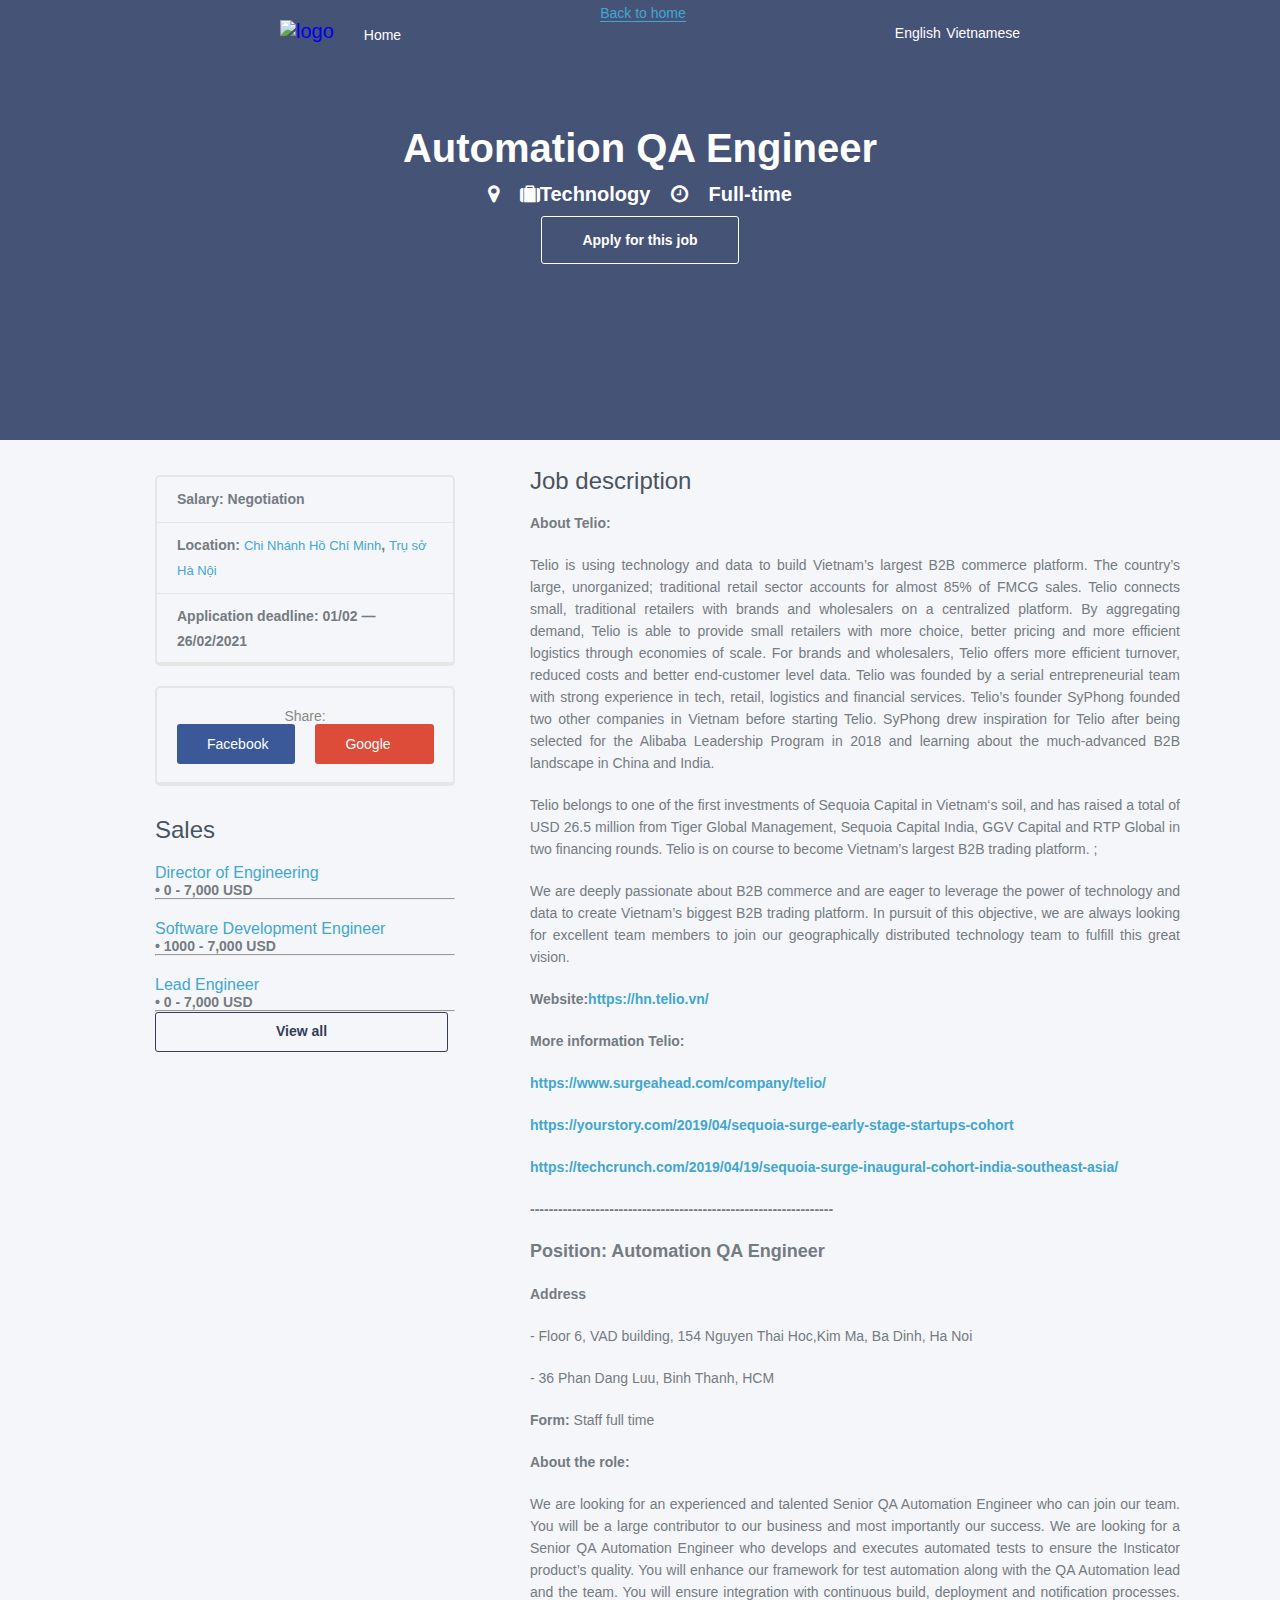
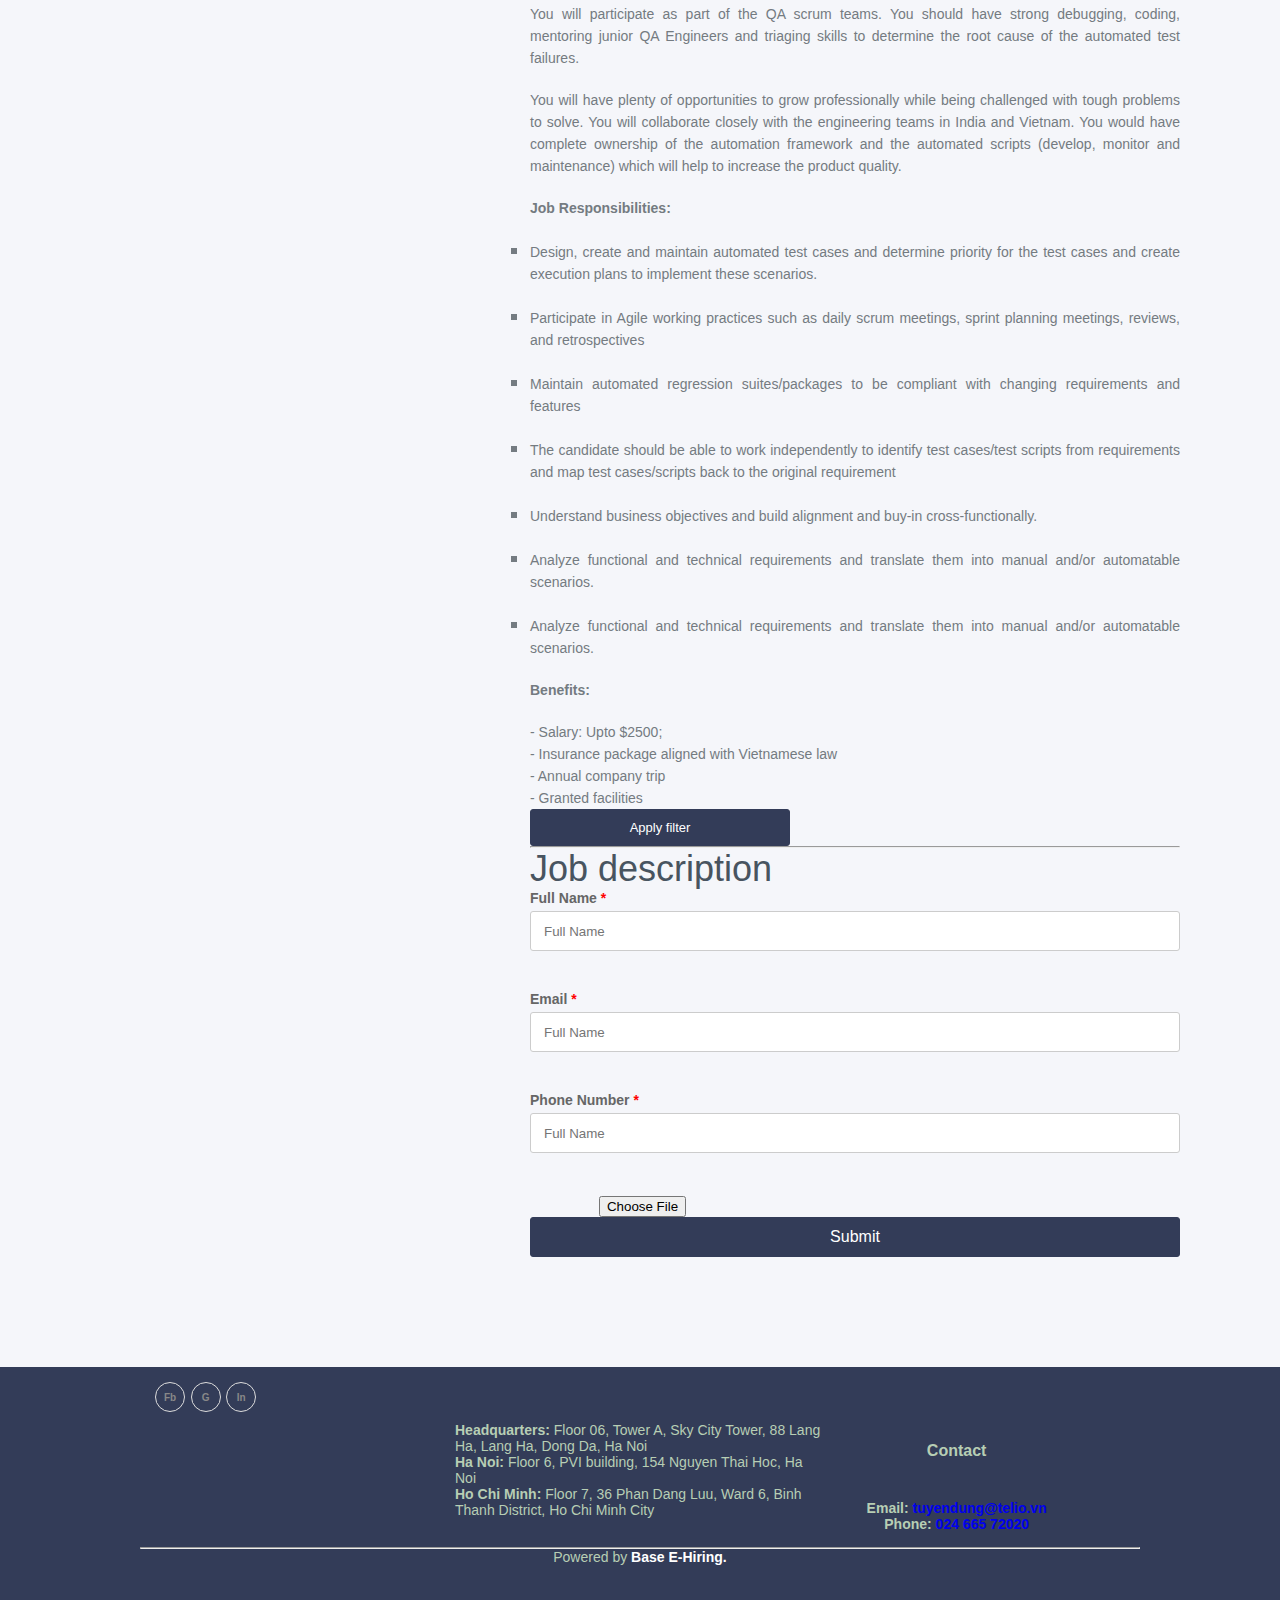
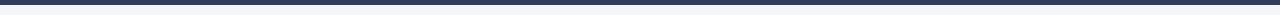
==== commit 08f3f9f2: "update scroll" ====
--- a/detail_job.html
+++ b/detail_job.html
@@ -15,20 +15,15 @@
 
 <body>
     <div class="header">
-        <div>
-
-
+
+        <nav>
             <a href="index.html" class="main-nav"><img class="logo" src="https://datax-talent.basecdn.net/telio/logo.png" alt="logo"></a>
-
             <a class="home" href="index.html">Home</a>
-        </div>
-
-
-        <ul class="main_nav">
-            <li> <a href="#">English</a></li>
-            <li> <a href="" title="khaibao">Vietnamese</a> </li>
-        </ul>
-
+            <ul class="main_nav">
+                <li> <a href="#">English</a></li>
+                <li> <a href="" title="khaibao">Vietnamese</a> </li>
+            </ul>
+        </nav>
         <div class="clearfix"></div>
         <div class="container">
             <div class="container_header">
@@ -37,7 +32,7 @@
 
                 <h1 class="banner--title">Automation QA Engineer </h1>
                 <p class="full_pass"> <span class="type"><i class="fa fa-map-marker"></i> <i class="fa fa-suitcase"></i>Technology</span> <span class="type"><i class="fa fa-clock-o"></i> Full-time</span></p>
-                <a href="" class="btn_app_job">Apply for this job</a>
+                <a href="#form_apply" class="btn_app_job">Apply for this job</a>
             </div>
 
 
@@ -173,7 +168,7 @@
 
                     </div>
 
-                    <div class="form_apply">
+                    <div class="form_apply" id="form_apply">
 
                         <div class="Sales" style="font-size: 36px;">Job description</div>
 
@@ -251,9 +246,10 @@
 
 
 
-    <script src="https://code.jquery.com/jquery-3.3.1.slim.min.js" integrity="sha384-q8i/X+965DzO0rT7abK41JStQIAqVgRVzpbzo5smXKp4YfRvH+8abtTE1Pi6jizo" crossorigin="anonymous"></script>
-    <script src="https://cdnjs.cloudflare.com/ajax/libs/popper.js/1.14.7/umd/popper.min.js" integrity="sha384-UO2eT0CpHqdSJQ6hJty5KVphtPhzWj9WO1clHTMGa3JDZwrnQq4sF86dIHNDz0W1" crossorigin="anonymous"></script>
-    <script src="https://stackpath.bootstrapcdn.com/bootstrap/4.3.1/js/bootstrap.min.js" integrity="sha384-JjSmVgyd0p3pXB1rRibZUAYoIIy6OrQ6VrjIEaFf/nJGzIxFDsf4x0xIM+B07jRM" crossorigin="anonymous"></script>
+    <script src="https://code.jquery.com/jquery-3.3.1.js" integrity="sha256-2Kok7MbOyxpgUVvAk/HJ2jigOSYS2auK4Pfzbm7uH60=" crossorigin="anonymous"></script>
+    <script src="jquery.waypoints.min.js"></script>
+
+    <script src="scrypt.js"></script>
 </body>
 
 </html>--- a/mycss.css
+++ b/mycss.css
@@ -479,8 +479,12 @@
     font-weight: 400;
 }
 
+.contact {
+    float: left;
+}
+
 .mail {
-    margin-left: 100px;
+    text-align: center;
 }
 
 .mail p {
@@ -729,7 +733,15 @@
     list-style: square;
 }
 
-.column_side {
+.column_footer1 {
+    width: 25%;
+}
+
+.column_footer2 {
+    width: 50%;
+}
+
+.column_footer3 {
     width: 25%;
 }
 
